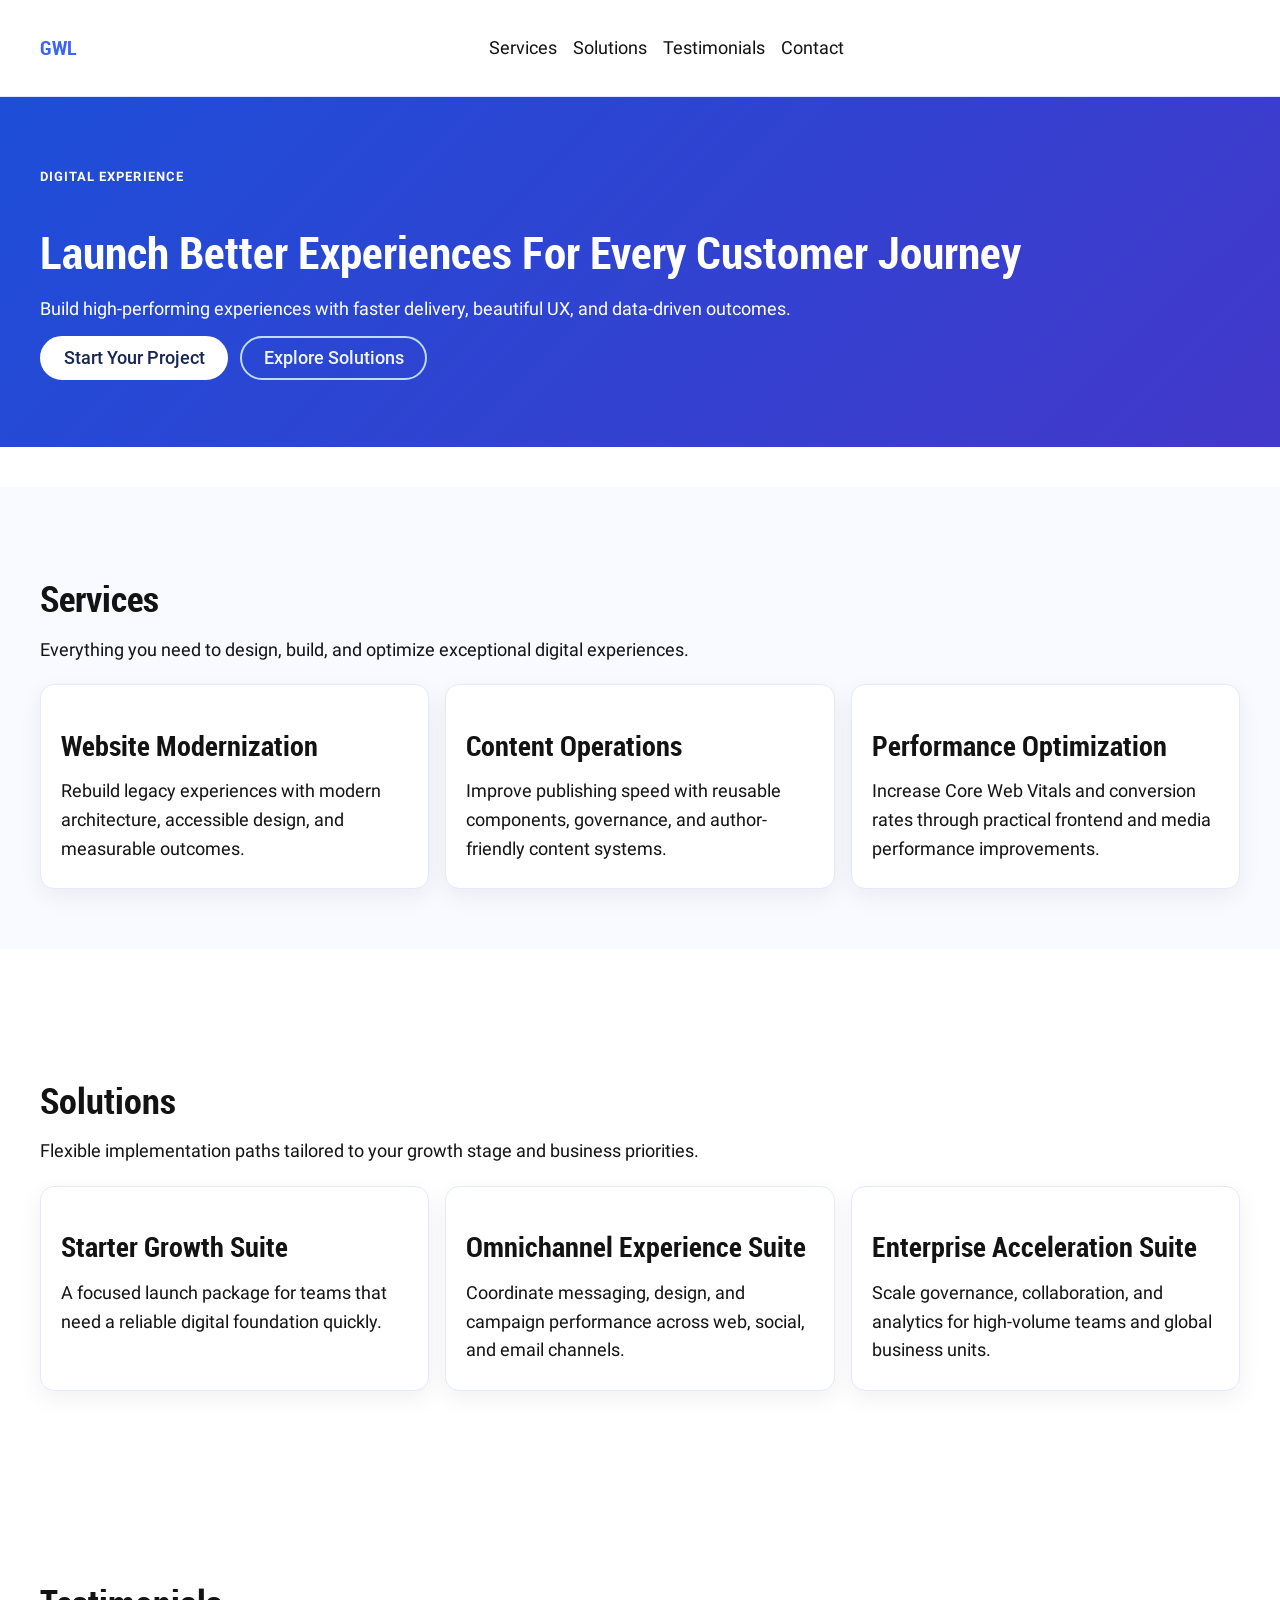
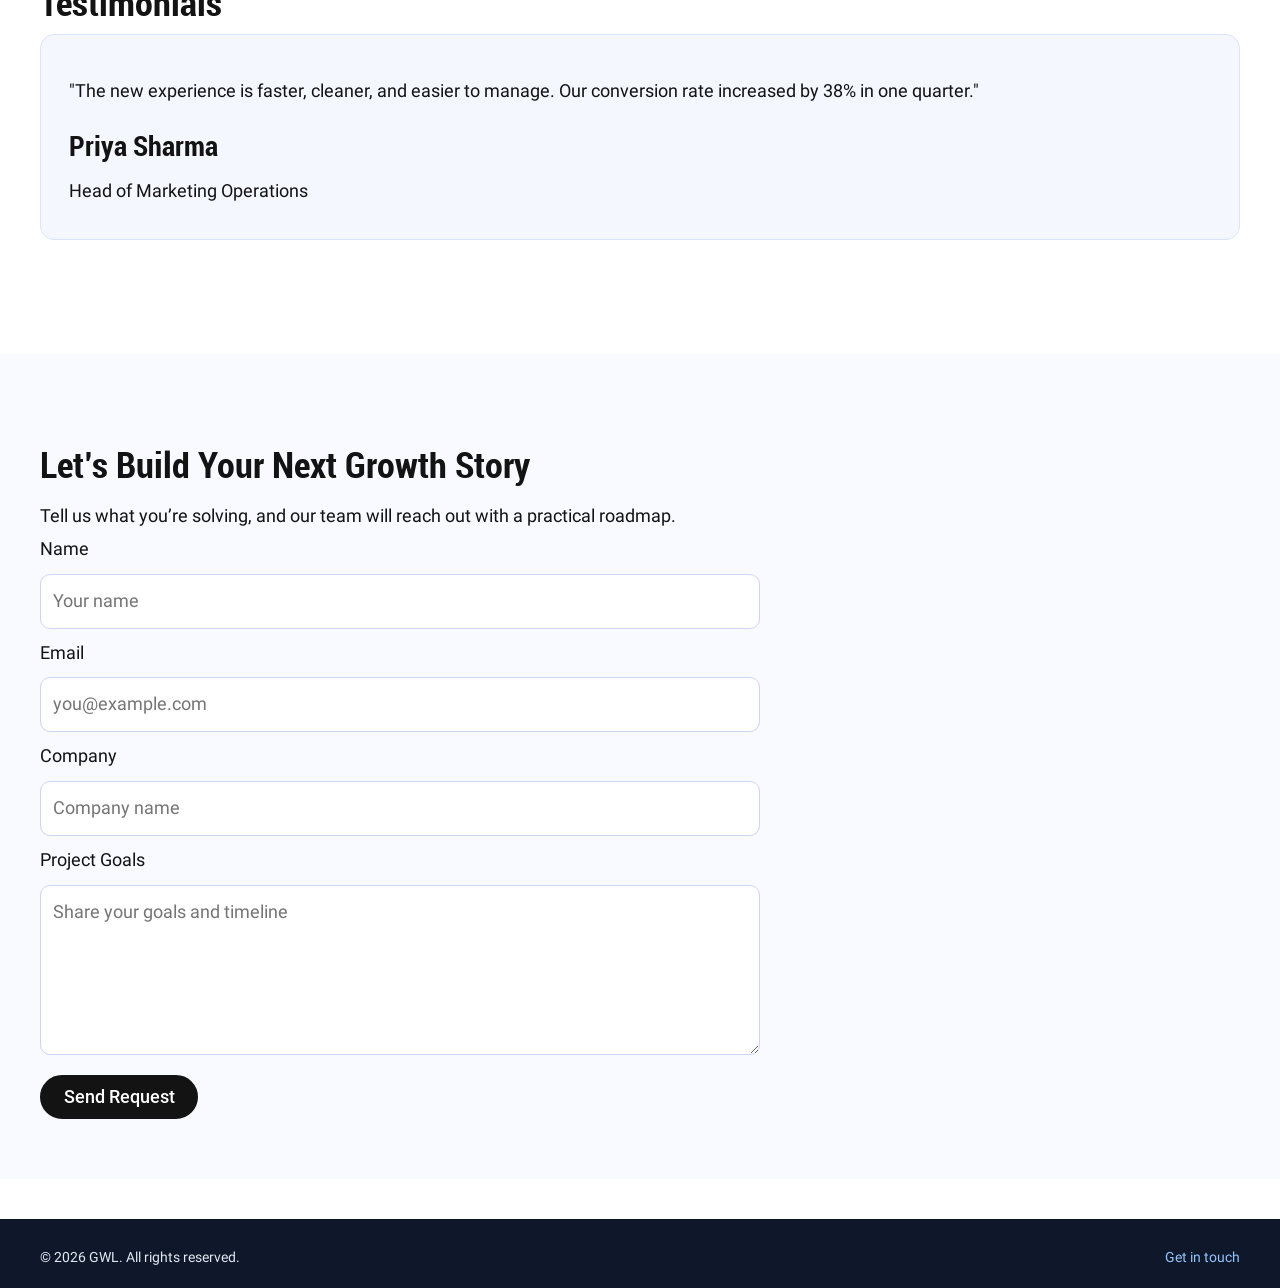
==== index.html @ 5528a897 "added new code" ====
<!DOCTYPE html>
<html>

<head>
  <meta
    http-equiv="Content-Security-Policy"
    content="script-src 'nonce-aem' 'strict-dynamic' 'unsafe-inline' http: https:; base-uri 'self'; object-src 'none';"
    move-to-http-header="true"
  >
  <title>GWL AEM DEMO</title>
  <meta name="viewport" content="width=device-width, initial-scale=1">
  <meta property="og:title" content="Grow with Lighthouse Landing Page">
  <meta name="description" content="A modern digital growth platform to launch smarter campaigns, streamline services, and improve customer satisfaction.">
  <script nonce="aem" src="/scripts/scripts.js" type="module"></script>
  <link rel="stylesheet" href="/styles/styles.css">
  <link rel="stylesheet" href="/styles/lazy-styles.css">
</head>

<body>
  <header class="landing-header">
    <div class="landing-header-content">
      <a href="/" class="landing-brand">GWL</a>
      <nav aria-label="Main navigation">
        <ul class="landing-nav-list">
          <li><a href="#services">Services</a></li>
          <li><a href="#solutions">Solutions</a></li>
          <li><a href="#testimonials">Testimonials</a></li>
          <li><a href="#contact">Contact</a></li>
        </ul>
      </nav>
    </div>
  </header>
  <main class="landing-page">
    <div class="section landing-section hero-section">
      <div>
        <div class="landing-slider" data-slider>
          <article class="landing-slide active">
            <p class="landing-kicker">Digital Experience</p>
            <h1>Launch Better Experiences For Every Customer Journey</h1>
            <p>Build high-performing experiences with faster delivery, beautiful UX, and data-driven outcomes.</p>
            <p class="button-wrapper">
              <a href="#contact" class="button primary">Start Your Project</a>
              <a href="#solutions" class="button secondary">Explore Solutions</a>
            </p>
          </article>
          <article class="landing-slide">
            <p class="landing-kicker">Performance First</p>
            <h1>Scale Campaigns Without Slowing Your Team Down</h1>
            <p>Use reusable workflows and smart automation to speed up publishing while keeping quality high.</p>
            <p class="button-wrapper">
              <a href="#services" class="button primary">View Services</a>
              <a href="#contact" class="button secondary">Book A Demo</a>
            </p>
          </article>
          <article class="landing-slide">
            <p class="landing-kicker">Customer Trust</p>
            <h1>Create Consistent Experiences Across Every Touchpoint</h1>
            <p>Bring content, personalization, and optimization together in one practical growth engine.</p>
            <p class="button-wrapper">
              <a href="#testimonials" class="button primary">See Success Stories</a>
              <a href="#contact" class="button secondary">Talk To Us</a>
            </p>
          </article>
        </div>
      </div>
    </div>

    <div id="services" class="section landing-section services-section">
      <div>
        <h2>Services</h2>
        <p>Everything you need to design, build, and optimize exceptional digital experiences.</p>
        <div class="landing-grid">
          <article class="landing-card">
            <h3>Website Modernization</h3>
            <p>Rebuild legacy experiences with modern architecture, accessible design, and measurable outcomes.</p>
          </article>
          <article class="landing-card">
            <h3>Content Operations</h3>
            <p>Improve publishing speed with reusable components, governance, and author-friendly content systems.</p>
          </article>
          <article class="landing-card">
            <h3>Performance Optimization</h3>
            <p>Increase Core Web Vitals and conversion rates through practical frontend and media performance improvements.</p>
          </article>
        </div>
      </div>
    </div>

    <div id="solutions" class="section landing-section solutions-section">
      <div>
        <h2>Solutions</h2>
        <p>Flexible implementation paths tailored to your growth stage and business priorities.</p>
        <div class="landing-grid">
          <article class="landing-card">
            <h3>Starter Growth Suite</h3>
            <p>A focused launch package for teams that need a reliable digital foundation quickly.</p>
          </article>
          <article class="landing-card">
            <h3>Omnichannel Experience Suite</h3>
            <p>Coordinate messaging, design, and campaign performance across web, social, and email channels.</p>
          </article>
          <article class="landing-card">
            <h3>Enterprise Acceleration Suite</h3>
            <p>Scale governance, collaboration, and analytics for high-volume teams and global business units.</p>
          </article>
        </div>
      </div>
    </div>

    <div id="testimonials" class="section landing-section testimonials-section">
      <div>
        <h2>Testimonials</h2>
        <div class="landing-slider" data-slider>
          <article class="landing-slide active">
            <p>"The new experience is faster, cleaner, and easier to manage. Our conversion rate increased by 38% in one quarter."</p>
            <h3>Priya Sharma</h3>
            <p>Head of Marketing Operations</p>
          </article>
          <article class="landing-slide">
            <p>"Their team turned our fragmented content workflow into a repeatable system that our editors actually love."</p>
            <h3>Rohan Mehta</h3>
            <p>Digital Program Manager</p>
          </article>
          <article class="landing-slide">
            <p>"We finally have a platform that supports both speed and quality, without adding process overhead."</p>
            <h3>Neha Verma</h3>
            <p>Director of Customer Experience</p>
          </article>
        </div>
      </div>
    </div>

    <div id="contact" class="section landing-section form-section">
      <div>
        <h2>Let’s Build Your Next Growth Story</h2>
        <p>Tell us what you’re solving, and our team will reach out with a practical roadmap.</p>
        <form class="landing-form" action="#" method="post">
          <label for="name">Name</label>
          <input id="name" name="name" type="text" placeholder="Your name" required>
          <label for="email">Email</label>
          <input id="email" name="email" type="email" placeholder="you@example.com" required>
          <label for="company">Company</label>
          <input id="company" name="company" type="text" placeholder="Company name">
          <label for="message">Project Goals</label>
          <textarea id="message" name="message" rows="5" placeholder="Share your goals and timeline"></textarea>
          <button type="submit" class="button primary">Send Request</button>
        </form>
      </div>
    </div>
  </main>
  <footer class="landing-footer">
    <div class="landing-footer-content">
      <p>© 2026 GWL. All rights reserved.</p>
      <p><a href="#contact">Get in touch</a></p>
    </div>
  </footer>
</body>

</html>
---- styles/styles.css ----
/*
 * Copyright 2020 Adobe. All rights reserved.
 * This file is licensed to you under the Apache License, Version 2.0 (the "License");
 * you may not use this file except in compliance with the License. You may obtain a copy
 * of the License at http://www.apache.org/licenses/LICENSE-2.0
 *
 * Unless required by applicable law or agreed to in writing, software distributed under
 * the License is distributed on an "AS IS" BASIS, WITHOUT WARRANTIES OR REPRESENTATIONS
 * OF ANY KIND, either express or implied. See the License for the specific language
 * governing permissions and limitations under the License.
 */

:root {
  /* colors */
  --background-color: white;
  --light-color: #f8f8f8;
  --dark-color: #505050;
  --text-color: #131313;
  --link-color: #3b63fb;
  --link-hover-color: #1d3ecf;

  /* fonts */
  --body-font-family: roboto, roboto-fallback, sans-serif;
  --heading-font-family: roboto-condensed, roboto-condensed-fallback, sans-serif;

  /* body sizes */
  --body-font-size-m: 22px;
  --body-font-size-s: 19px;
  --body-font-size-xs: 17px;

  /* heading sizes */
  --heading-font-size-xxl: 55px;
  --heading-font-size-xl: 44px;
  --heading-font-size-l: 34px;
  --heading-font-size-m: 27px;
  --heading-font-size-s: 24px;
  --heading-font-size-xs: 22px;

  /* nav height */
  --nav-height: 64px;
}

/* fallback fonts */
@font-face {
  font-family: roboto-condensed-fallback;
  size-adjust: 88.82%;
  src: local('Arial');
}

@font-face {
  font-family: roboto-fallback;
  size-adjust: 99.529%;
  src: local('Arial');
}

@media (width >= 900px) {
  :root {
    /* body sizes */
    --body-font-size-m: 18px;
    --body-font-size-s: 16px;
    --body-font-size-xs: 14px;

    /* heading sizes */
    --heading-font-size-xxl: 45px;
    --heading-font-size-xl: 36px;
    --heading-font-size-l: 28px;
    --heading-font-size-m: 22px;
    --heading-font-size-s: 20px;
    --heading-font-size-xs: 18px;
  }
}

body {
  display: none;
  margin: 0;
  background-color: var(--background-color);
  color: var(--text-color);
  font-family: var(--body-font-family);
  font-size: var(--body-font-size-m);
  line-height: 1.6;
}

body.appear {
  display: block;
}

header {
  height: var(--nav-height);
}

header .header,
footer .footer {
  visibility: hidden;
}

header .header[data-block-status="loaded"],
footer .footer[data-block-status="loaded"] {
  visibility: visible;
}

h1,
h2,
h3,
h4,
h5,
h6 {
  margin-top: 0.8em;
  margin-bottom: 0.25em;
  font-family: var(--heading-font-family);
  font-weight: 600;
  line-height: 1.25;
  scroll-margin: 40px;
}

h1 { font-size: var(--heading-font-size-xxl); }
h2 { font-size: var(--heading-font-size-xl); }
h3 { font-size: var(--heading-font-size-l); }
h4 { font-size: var(--heading-font-size-m); }
h5 { font-size: var(--heading-font-size-s); }
h6 { font-size: var(--heading-font-size-xs); }

p,
dl,
ol,
ul,
pre,
blockquote {
  margin-top: 0.8em;
  margin-bottom: 0.25em;
}

code,
pre {
  font-size: var(--body-font-size-s);
}

pre {
  padding: 16px;
  border-radius: 8px;
  background-color: var(--light-color);
  overflow-x: auto;
  white-space: pre;
}

main > div {
  margin: 40px 16px;
}

input,
textarea,
select,
button {
  font: inherit;
}

/* links */
a:any-link {
  color: var(--link-color);
  text-decoration: none;
  overflow-wrap: break-word;
}

a:hover {
  color: var(--link-hover-color);
  text-decoration: underline;
}

/* buttons */
p.button-wrapper {
  margin: 12px 0;
}

a.button:any-link,
button.button {
  box-sizing: border-box;
  display: inline-flex;
  align-items: center;
  justify-content: center;
  max-width: 100%;
  margin: 0;
  border: 2px solid transparent;
  border-radius: 2.4em;
  padding: 0.5em 1.2em;
  font: inherit;
  font-weight: 500;
  line-height: 1.25;
  text-decoration: none;
  cursor: pointer;
  overflow: hidden;
  text-overflow: ellipsis;
  white-space: nowrap;
}

a.button[aria-disabled="true"],
button.button:disabled {
  cursor: not-allowed;
  pointer-events: none;
}

a.button.primary,
button.button.primary {
  border-color: var(--text-color);
  background-color: var(--text-color);
  color: var(--background-color);
}

a.button.primary:hover,
a.button.primary:focus-visible,
button.button.primary:hover,
button.button.primary:focus-visible {
  border-color: var(--dark-color);
  background-color: var(--dark-color);
  color: var(--light-color);
}

a.button.primary[aria-disabled="true"],
a.button.primary[aria-disabled="true"]:hover,
a.button.primary[aria-disabled="true"]:focus-visible,
button.button.primary:disabled,
button.button.primary:disabled:hover,
button.button.primary:disabled:focus-visible {
  background-color: var(--light-color);
  border-color: var(--light-color);
  color: var(--dark-color);
}

a.button.secondary,
button.button.secondary {
  border-color: var(--text-color);
  background-color: transparent;
  color: var(--text-color);
}

a.button.secondary:hover,
a.button.secondary:focus-visible,
button.button.secondary:hover,
button.button.secondary:focus-visible {
  border-color: var(--dark-color);
  background-color: var(--light-color);
  color: var(--dark-color);
}

a.button.secondary[aria-disabled="true"],
a.button.secondary[aria-disabled="true"]:hover,
a.button.secondary[aria-disabled="true"]:focus-visible,
button.button.secondary:disabled,
button.button.secondary:disabled:hover,
button.button.secondary:disabled:focus-visible {
  background-color: var(--light-color);
  border-color: var(--light-color);
  color: var(--dark-color);
}

/* high-impact call-to-action */
a.button.accent,
button.button.accent {
  border-color: var(--link-color);
  background-color: var(--link-color);
  color: var(--background-color);
}

a.button.accent:hover,
a.button.accent:focus-visible,
button.button.accent:hover,
button.button.accent:focus-visible {
  border-color: var(--link-hover-color);
  background-color: var(--link-hover-color);
}

a.button.accent[aria-disabled="true"],
a.button.accent[aria-disabled="true"]:hover,
a.button.accent[aria-disabled="true"]:focus-visible,
button.button.accent:disabled,
button.button.accent:disabled:hover,
button.button.accent:disabled:focus-visible {
  background-color: var(--light-color);
  border-color: var(--light-color);
  color: var(--dark-color);
}

main img {
  max-width: 100%;
  width: auto;
  height: auto;
}

.icon {
  display: inline-block;
  height: 24px;
  width: 24px;
}

.icon img {
  height: 100%;
  width: 100%;
}

/* sections */
main > .section {
  margin: 40px 0;
}

main > .section > div {
  max-width: 1200px;
  margin: auto;
  padding: 0 24px;
}

main > .section:first-of-type {
  margin-top: 0;
}

@media (width >= 900px) {
  main > .section > div {
    padding: 0 32px;
  }
}

/* section metadata */
main .section.light,
main .section.highlight {
  background-color: var(--light-color);
  margin: 0;
  padding: 40px 0;
}

.landing-header {
  position: sticky;
  top: 0;
  z-index: 20;
  height: auto;
  background: rgb(255 255 255 / 92%);
  backdrop-filter: blur(8px);
  border-bottom: 1px solid #e3e8ff;
}

.landing-header-content,
.landing-footer-content {
  max-width: 1200px;
  margin: auto;
  padding: 14px 24px;
  display: flex;
  align-items: center;
  justify-content: space-between;
  gap: 16px;
}

.landing-brand {
  font-family: var(--heading-font-family);
  font-size: 20px;
  font-weight: 700;
  color: #172554;
}

.landing-nav-list {
  margin: 0;
  padding: 0;
  list-style: none;
  display: flex;
  gap: 16px;
}

.landing-page .landing-section {
  padding: 60px 0;
  opacity: 0;
  transform: translateY(28px);
  transition: opacity 0.6s ease, transform 0.6s ease;
}

.landing-page .landing-section.is-visible {
  opacity: 1;
  transform: translateY(0);
}

.hero-section {
  background: linear-gradient(135deg, #1d4ed8, #4338ca);
  color: #fff;
  margin-top: 0;
}

.landing-kicker {
  letter-spacing: 0.08em;
  text-transform: uppercase;
  font-size: 13px;
  font-weight: 700;
}

.landing-slider {
  position: relative;
  min-height: 220px;
}

.landing-slide {
  display: none;
}

.landing-slide.active {
  display: block;
  animation: landing-fade 0.6s ease;
}

@keyframes landing-fade {
  from {
    opacity: 0;
    transform: translateX(16px);
  }

  to {
    opacity: 1;
    transform: translateX(0);
  }
}

.hero-section .button-wrapper {
  display: flex;
  flex-wrap: wrap;
  gap: 12px;
}

.hero-section a.button.primary {
  background-color: #fff;
  border-color: #fff;
  color: #172554;
}

.hero-section a.button.secondary {
  border-color: #bfdbfe;
  color: #eff6ff;
}

.services-section,
.form-section {
  background: #f8faff;
}

.solutions-section,
.testimonials-section {
  background: #fff;
}

.landing-grid {
  margin-top: 20px;
  display: grid;
  gap: 16px;
}

.landing-card {
  border: 1px solid #e5e9fb;
  border-radius: 14px;
  padding: 20px;
  background: #fff;
  box-shadow: 0 8px 24px rgb(15 23 42 / 6%);
}

.testimonials-section .landing-slide {
  background: #f5f7ff;
  border: 1px solid #dbe4ff;
  border-radius: 14px;
  padding: 28px;
}

.landing-form {
  max-width: 720px;
  display: grid;
  gap: 10px;
}

.landing-form input,
.landing-form textarea {
  border: 1px solid #ccd4ef;
  border-radius: 10px;
  padding: 12px;
}

.landing-form button {
  width: fit-content;
  margin-top: 10px;
}

.landing-footer {
  background: #0f172a;
  color: #e2e8f0;
}

.landing-footer a:any-link {
  color: #93c5fd;
}

@media (width >= 600px) {
  .landing-grid {
    grid-template-columns: repeat(2, minmax(0, 1fr));
  }
}

@media (width >= 900px) {
  .landing-grid {
    grid-template-columns: repeat(3, minmax(0, 1fr));
  }

  .landing-header-content,
  .landing-footer-content {
    padding: 16px 32px;
  }
}
---- styles/lazy-styles.css ----
/* add global styles that can be loaded post LCP here */
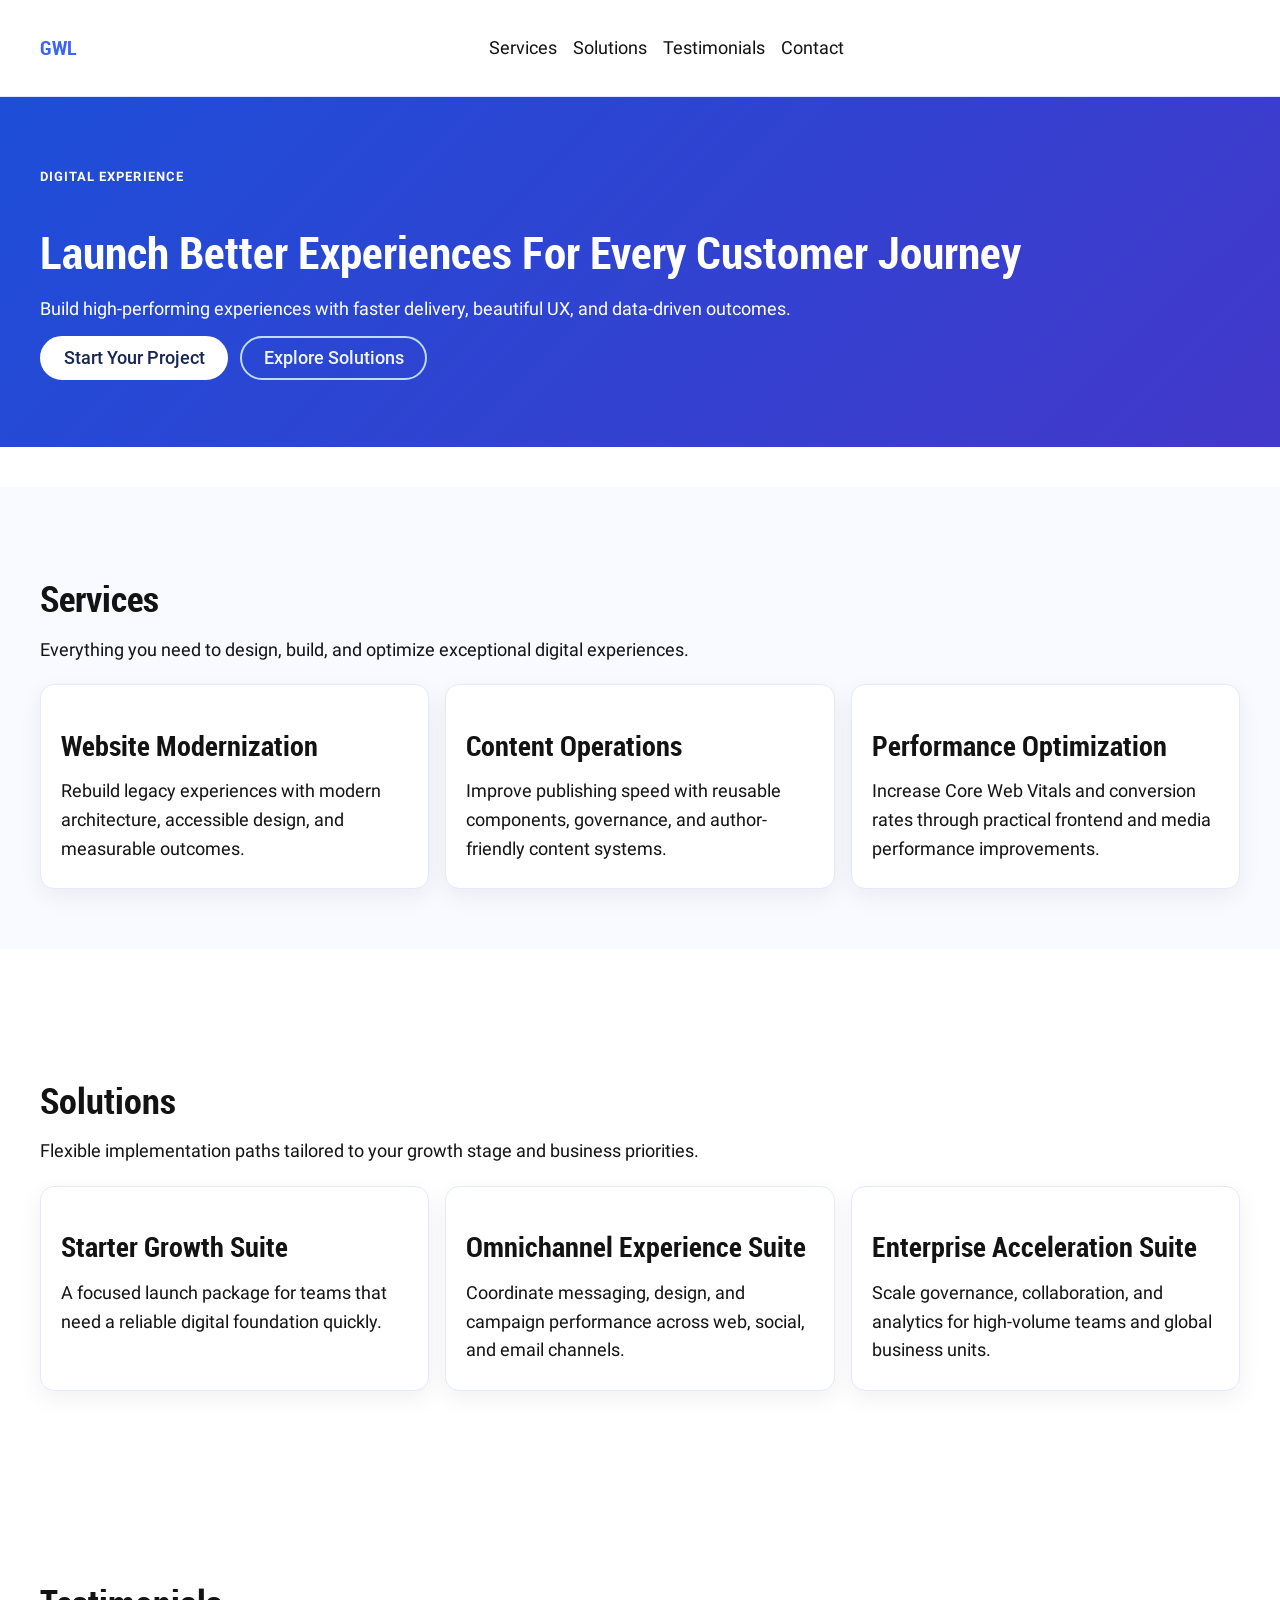
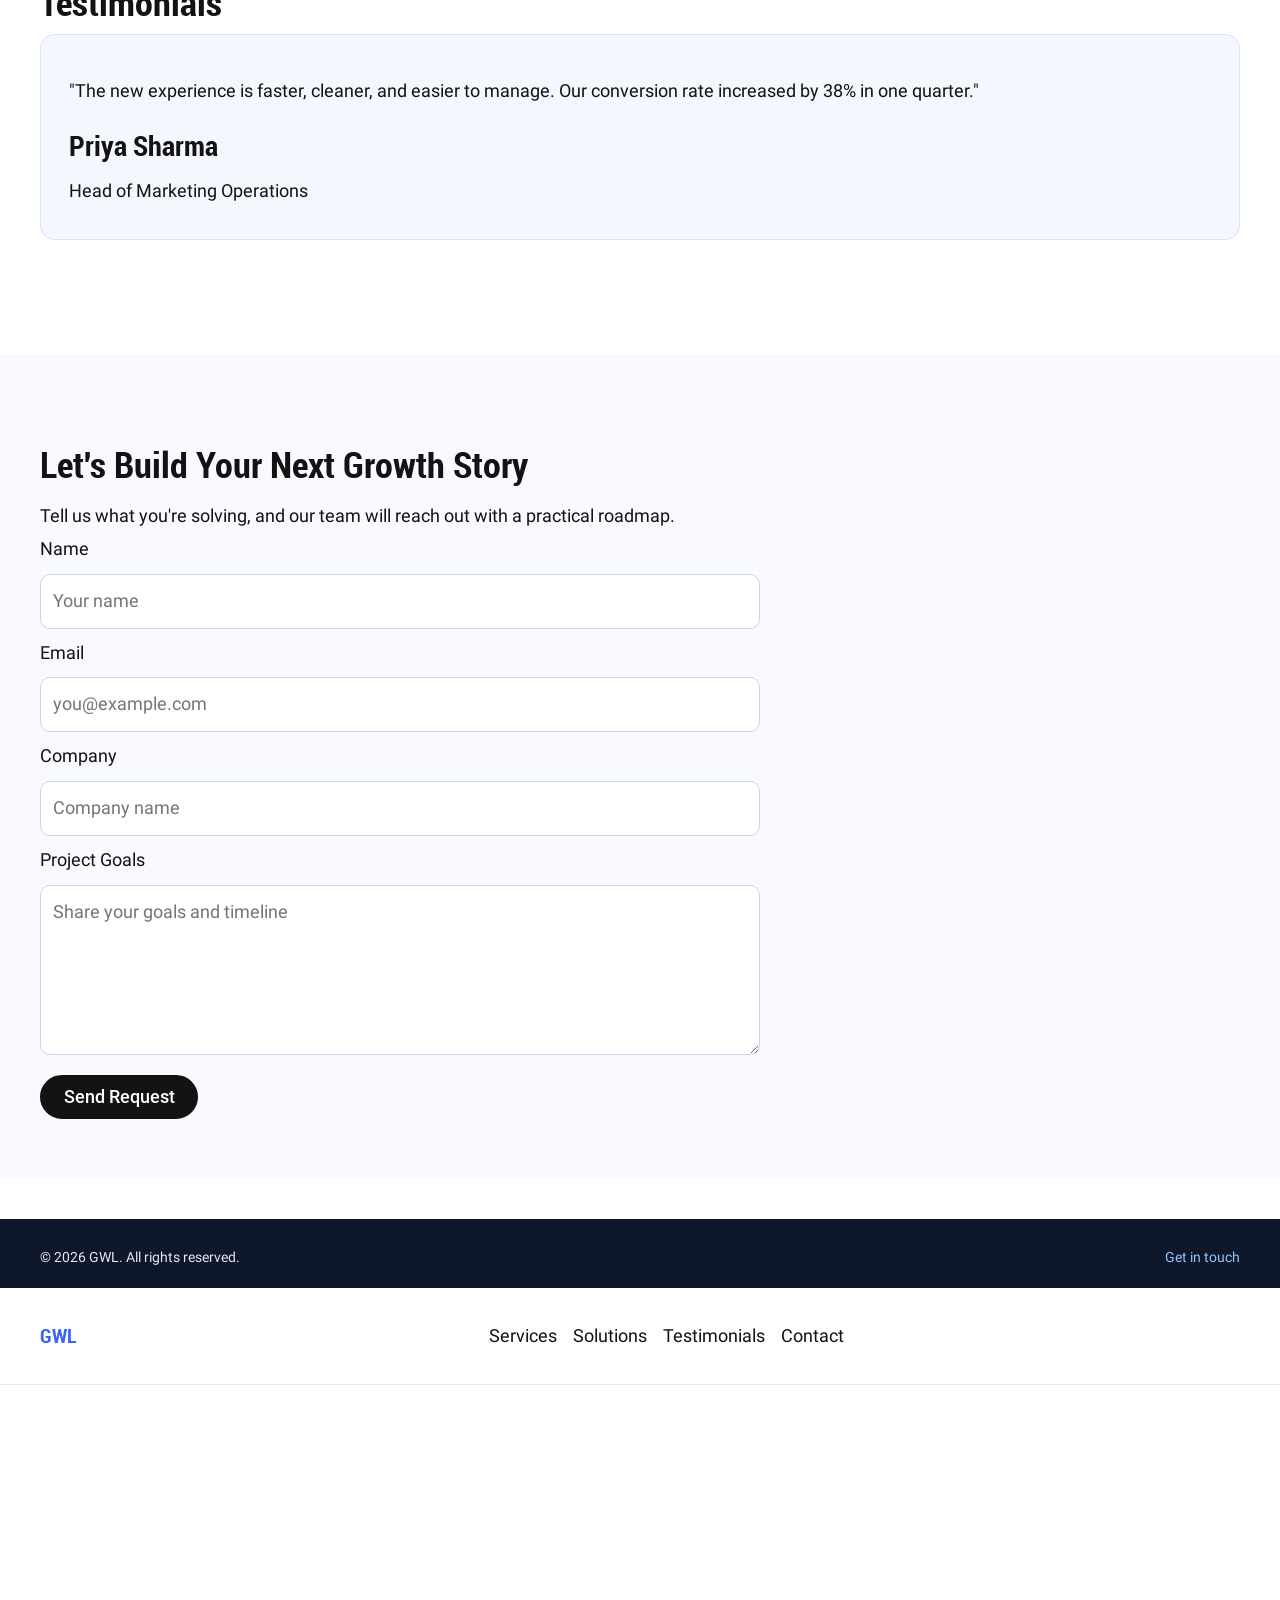
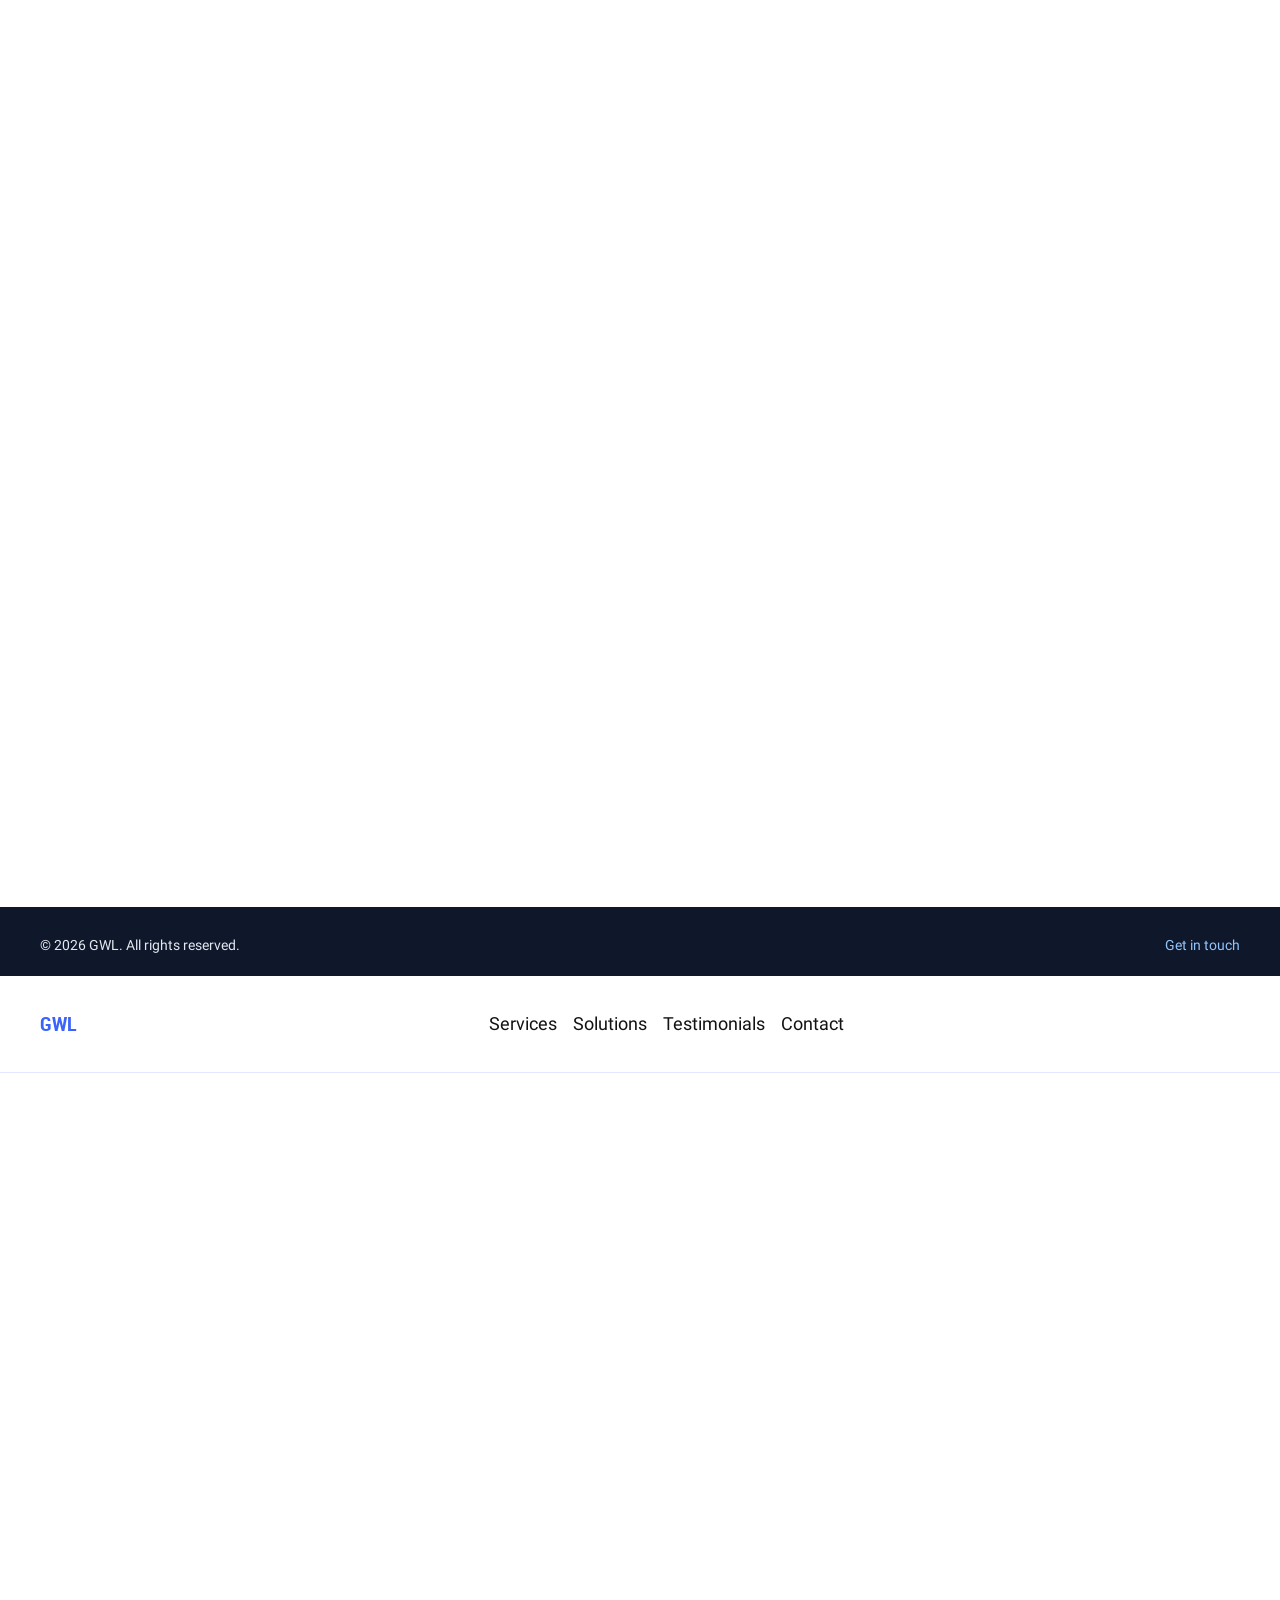
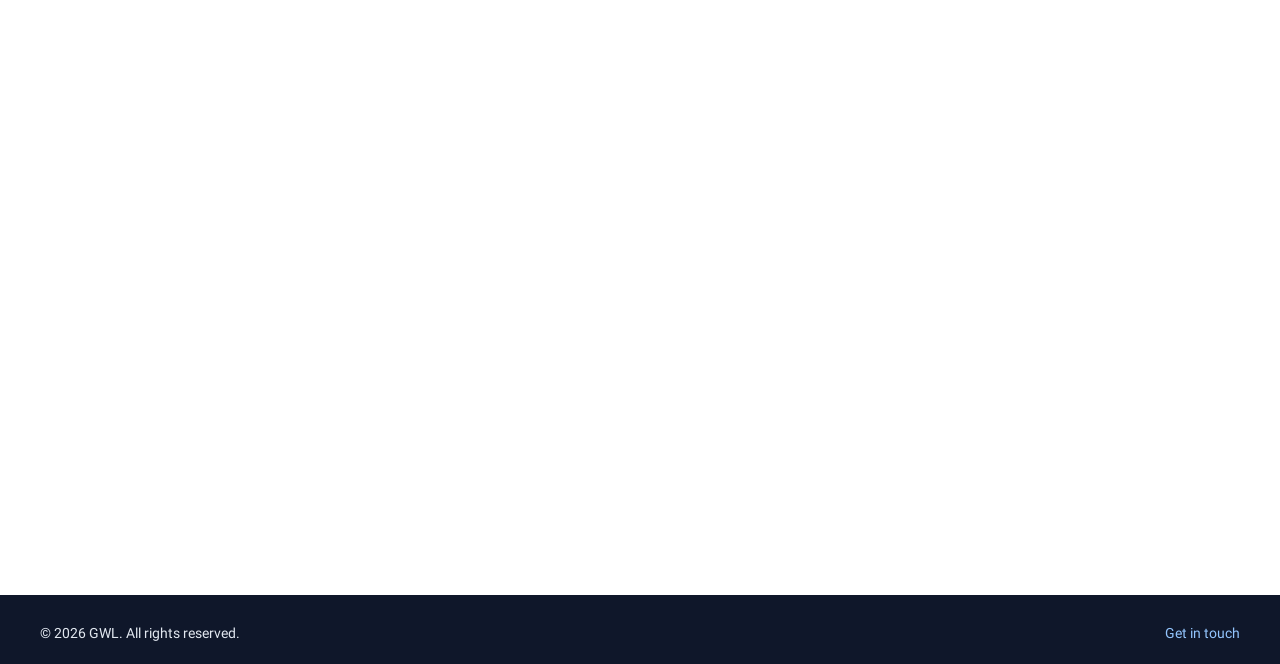
==== commit 125b8e1e: "added new code" ====
--- a/index.html
+++ b/index.html
@@ -132,6 +132,324 @@
 
     <div id="contact" class="section landing-section form-section">
       <div>
+        <h2>Let's Build Your Next Growth Story</h2>
+        <p>Tell us what you're solving, and our team will reach out with a practical roadmap.</p>
+        <form class="landing-form" action="#" method="post">
+          <label for="name">Name</label>
+          <input id="name" name="name" type="text" placeholder="Your name" required>
+          <label for="email">Email</label>
+          <input id="email" name="email" type="email" placeholder="you@example.com" required>
+          <label for="company">Company</label>
+          <input id="company" name="company" type="text" placeholder="Company name">
+          <label for="message">Project Goals</label>
+          <textarea id="message" name="message" rows="5" placeholder="Share your goals and timeline"></textarea>
+          <button type="submit" class="button primary">Send Request</button>
+        </form>
+      </div>
+    </div>
+  </main>
+  <footer class="landing-footer">
+    <div class="landing-footer-content">
+      <p>&copy; 2026 GWL. All rights reserved.</p>
+      <p><a href="#contact">Get in touch</a></p>
+    </div>
+  </footer>
+</body>
+
+</html>
+<!DOCTYPE html>
+<html>
+
+<head>
+  <meta
+    http-equiv="Content-Security-Policy"
+    content="script-src 'nonce-aem' 'strict-dynamic' 'unsafe-inline' http: https:; base-uri 'self'; object-src 'none';"
+    move-to-http-header="true"
+  >
+  <title>GWL AEM DEMO</title>
+  <meta name="viewport" content="width=device-width, initial-scale=1">
+  <meta property="og:title" content="Grow with Lighthouse Landing Page">
+  <meta name="description" content="A modern digital growth platform to launch smarter campaigns, streamline services, and improve customer satisfaction.">
+  <script nonce="aem" src="/scripts/scripts.js" type="module"></script>
+  <link rel="stylesheet" href="/styles/styles.css">
+  <link rel="stylesheet" href="/styles/lazy-styles.css">
+</head>
+
+<body>
+  <header class="landing-header">
+    <div class="landing-header-content">
+      <a href="/" class="landing-brand">GWL</a>
+      <nav aria-label="Main navigation">
+        <ul class="landing-nav-list">
+          <li><a href="#services">Services</a></li>
+          <li><a href="#solutions">Solutions</a></li>
+          <li><a href="#testimonials">Testimonials</a></li>
+          <li><a href="#contact">Contact</a></li>
+        </ul>
+      </nav>
+    </div>
+  </header>
+  <main class="landing-page">
+    <div class="section landing-section hero-section">
+      <div>
+        <div class="landing-slider" data-slider>
+          <article class="landing-slide active">
+            <p class="landing-kicker">Digital Experience</p>
+            <h1>Launch Better Experiences For Every Customer Journey</h1>
+            <p>Build high-performing experiences with faster delivery, beautiful UX, and data-driven outcomes.</p>
+            <p class="button-wrapper">
+              <a href="#contact" class="button primary">Start Your Project</a>
+              <a href="#solutions" class="button secondary">Explore Solutions</a>
+            </p>
+          </article>
+          <article class="landing-slide">
+            <p class="landing-kicker">Performance First</p>
+            <h1>Scale Campaigns Without Slowing Your Team Down</h1>
+            <p>Use reusable workflows and smart automation to speed up publishing while keeping quality high.</p>
+            <p class="button-wrapper">
+              <a href="#services" class="button primary">View Services</a>
+              <a href="#contact" class="button secondary">Book A Demo</a>
+            </p>
+          </article>
+          <article class="landing-slide">
+            <p class="landing-kicker">Customer Trust</p>
+            <h1>Create Consistent Experiences Across Every Touchpoint</h1>
+            <p>Bring content, personalization, and optimization together in one practical growth engine.</p>
+            <p class="button-wrapper">
+              <a href="#testimonials" class="button primary">See Success Stories</a>
+              <a href="#contact" class="button secondary">Talk To Us</a>
+            </p>
+          </article>
+        </div>
+      </div>
+    </div>
+
+    <div id="services" class="section landing-section services-section">
+      <div>
+        <h2>Services</h2>
+        <p>Everything you need to design, build, and optimize exceptional digital experiences.</p>
+        <div class="landing-grid">
+          <article class="landing-card">
+            <h3>Website Modernization</h3>
+            <p>Rebuild legacy experiences with modern architecture, accessible design, and measurable outcomes.</p>
+          </article>
+          <article class="landing-card">
+            <h3>Content Operations</h3>
+            <p>Improve publishing speed with reusable components, governance, and author-friendly content systems.</p>
+          </article>
+          <article class="landing-card">
+            <h3>Performance Optimization</h3>
+            <p>Increase Core Web Vitals and conversion rates through practical frontend and media performance improvements.</p>
+          </article>
+        </div>
+      </div>
+    </div>
+
+    <div id="solutions" class="section landing-section solutions-section">
+      <div>
+        <h2>Solutions</h2>
+        <p>Flexible implementation paths tailored to your growth stage and business priorities.</p>
+        <div class="landing-grid">
+          <article class="landing-card">
+            <h3>Starter Growth Suite</h3>
+            <p>A focused launch package for teams that need a reliable digital foundation quickly.</p>
+          </article>
+          <article class="landing-card">
+            <h3>Omnichannel Experience Suite</h3>
+            <p>Coordinate messaging, design, and campaign performance across web, social, and email channels.</p>
+          </article>
+          <article class="landing-card">
+            <h3>Enterprise Acceleration Suite</h3>
+            <p>Scale governance, collaboration, and analytics for high-volume teams and global business units.</p>
+          </article>
+        </div>
+      </div>
+    </div>
+
+    <div id="testimonials" class="section landing-section testimonials-section">
+      <div>
+        <h2>Testimonials</h2>
+        <div class="landing-slider" data-slider>
+          <article class="landing-slide active">
+            <p>"The new experience is faster, cleaner, and easier to manage. Our conversion rate increased by 38% in one quarter."</p>
+            <h3>Priya Sharma</h3>
+            <p>Head of Marketing Operations</p>
+          </article>
+          <article class="landing-slide">
+            <p>"Their team turned our fragmented content workflow into a repeatable system that our editors actually love."</p>
+            <h3>Rohan Mehta</h3>
+            <p>Digital Program Manager</p>
+          </article>
+          <article class="landing-slide">
+            <p>"We finally have a platform that supports both speed and quality, without adding process overhead."</p>
+            <h3>Neha Verma</h3>
+            <p>Director of Customer Experience</p>
+          </article>
+        </div>
+      </div>
+    </div>
+
+    <div id="contact" class="section landing-section form-section">
+      <div>
+        <h2>Let's Build Your Next Growth Story</h2>
+        <p>Tell us what you're solving, and our team will reach out with a practical roadmap.</p>
+        <form class="landing-form" action="#" method="post">
+          <label for="name">Name</label>
+          <input id="name" name="name" type="text" placeholder="Your name" required>
+          <label for="email">Email</label>
+          <input id="email" name="email" type="email" placeholder="you@example.com" required>
+          <label for="company">Company</label>
+          <input id="company" name="company" type="text" placeholder="Company name">
+          <label for="message">Project Goals</label>
+          <textarea id="message" name="message" rows="5" placeholder="Share your goals and timeline"></textarea>
+          <button type="submit" class="button primary">Send Request</button>
+        </form>
+      </div>
+    </div>
+  </main>
+  <footer class="landing-footer">
+    <div class="landing-footer-content">
+      <p>&copy; 2026 GWL. All rights reserved.</p>
+      <p><a href="#contact">Get in touch</a></p>
+    </div>
+  </footer>
+</body>
+
+</html>
+<!DOCTYPE html>
+<html>
+
+<head>
+  <meta
+    http-equiv="Content-Security-Policy"
+    content="script-src 'nonce-aem' 'strict-dynamic' 'unsafe-inline' http: https:; base-uri 'self'; object-src 'none';"
+    move-to-http-header="true"
+  >
+  <title>GWL AEM DEMO</title>
+  <meta name="viewport" content="width=device-width, initial-scale=1">
+  <meta property="og:title" content="Grow with Lighthouse Landing Page">
+  <meta name="description" content="A modern digital growth platform to launch smarter campaigns, streamline services, and improve customer satisfaction.">
+  <script nonce="aem" src="/scripts/scripts.js" type="module"></script>
+  <link rel="stylesheet" href="/styles/styles.css">
+  <link rel="stylesheet" href="/styles/lazy-styles.css">
+</head>
+
+<body>
+  <header class="landing-header">
+    <div class="landing-header-content">
+      <a href="/" class="landing-brand">GWL</a>
+      <nav aria-label="Main navigation">
+        <ul class="landing-nav-list">
+          <li><a href="#services">Services</a></li>
+          <li><a href="#solutions">Solutions</a></li>
+          <li><a href="#testimonials">Testimonials</a></li>
+          <li><a href="#contact">Contact</a></li>
+        </ul>
+      </nav>
+    </div>
+  </header>
+  <main class="landing-page">
+    <div class="section landing-section hero-section">
+      <div>
+        <div class="landing-slider" data-slider>
+          <article class="landing-slide active">
+            <p class="landing-kicker">Digital Experience</p>
+            <h1>Launch Better Experiences For Every Customer Journey</h1>
+            <p>Build high-performing experiences with faster delivery, beautiful UX, and data-driven outcomes.</p>
+            <p class="button-wrapper">
+              <a href="#contact" class="button primary">Start Your Project</a>
+              <a href="#solutions" class="button secondary">Explore Solutions</a>
+            </p>
+          </article>
+          <article class="landing-slide">
+            <p class="landing-kicker">Performance First</p>
+            <h1>Scale Campaigns Without Slowing Your Team Down</h1>
+            <p>Use reusable workflows and smart automation to speed up publishing while keeping quality high.</p>
+            <p class="button-wrapper">
+              <a href="#services" class="button primary">View Services</a>
+              <a href="#contact" class="button secondary">Book A Demo</a>
+            </p>
+          </article>
+          <article class="landing-slide">
+            <p class="landing-kicker">Customer Trust</p>
+            <h1>Create Consistent Experiences Across Every Touchpoint</h1>
+            <p>Bring content, personalization, and optimization together in one practical growth engine.</p>
+            <p class="button-wrapper">
+              <a href="#testimonials" class="button primary">See Success Stories</a>
+              <a href="#contact" class="button secondary">Talk To Us</a>
+            </p>
+          </article>
+        </div>
+      </div>
+    </div>
+
+    <div id="services" class="section landing-section services-section">
+      <div>
+        <h2>Services</h2>
+        <p>Everything you need to design, build, and optimize exceptional digital experiences.</p>
+        <div class="landing-grid">
+          <article class="landing-card">
+            <h3>Website Modernization</h3>
+            <p>Rebuild legacy experiences with modern architecture, accessible design, and measurable outcomes.</p>
+          </article>
+          <article class="landing-card">
+            <h3>Content Operations</h3>
+            <p>Improve publishing speed with reusable components, governance, and author-friendly content systems.</p>
+          </article>
+          <article class="landing-card">
+            <h3>Performance Optimization</h3>
+            <p>Increase Core Web Vitals and conversion rates through practical frontend and media performance improvements.</p>
+          </article>
+        </div>
+      </div>
+    </div>
+
+    <div id="solutions" class="section landing-section solutions-section">
+      <div>
+        <h2>Solutions</h2>
+        <p>Flexible implementation paths tailored to your growth stage and business priorities.</p>
+        <div class="landing-grid">
+          <article class="landing-card">
+            <h3>Starter Growth Suite</h3>
+            <p>A focused launch package for teams that need a reliable digital foundation quickly.</p>
+          </article>
+          <article class="landing-card">
+            <h3>Omnichannel Experience Suite</h3>
+            <p>Coordinate messaging, design, and campaign performance across web, social, and email channels.</p>
+          </article>
+          <article class="landing-card">
+            <h3>Enterprise Acceleration Suite</h3>
+            <p>Scale governance, collaboration, and analytics for high-volume teams and global business units.</p>
+          </article>
+        </div>
+      </div>
+    </div>
+
+    <div id="testimonials" class="section landing-section testimonials-section">
+      <div>
+        <h2>Testimonials</h2>
+        <div class="landing-slider" data-slider>
+          <article class="landing-slide active">
+            <p>"The new experience is faster, cleaner, and easier to manage. Our conversion rate increased by 38% in one quarter."</p>
+            <h3>Priya Sharma</h3>
+            <p>Head of Marketing Operations</p>
+          </article>
+          <article class="landing-slide">
+            <p>"Their team turned our fragmented content workflow into a repeatable system that our editors actually love."</p>
+            <h3>Rohan Mehta</h3>
+            <p>Digital Program Manager</p>
+          </article>
+          <article class="landing-slide">
+            <p>"We finally have a platform that supports both speed and quality, without adding process overhead."</p>
+            <h3>Neha Verma</h3>
+            <p>Director of Customer Experience</p>
+          </article>
+        </div>
+      </div>
+    </div>
+
+    <div id="contact" class="section landing-section form-section">
+      <div>
         <h2>Let’s Build Your Next Growth Story</h2>
         <p>Tell us what you’re solving, and our team will reach out with a practical roadmap.</p>
         <form class="landing-form" action="#" method="post">
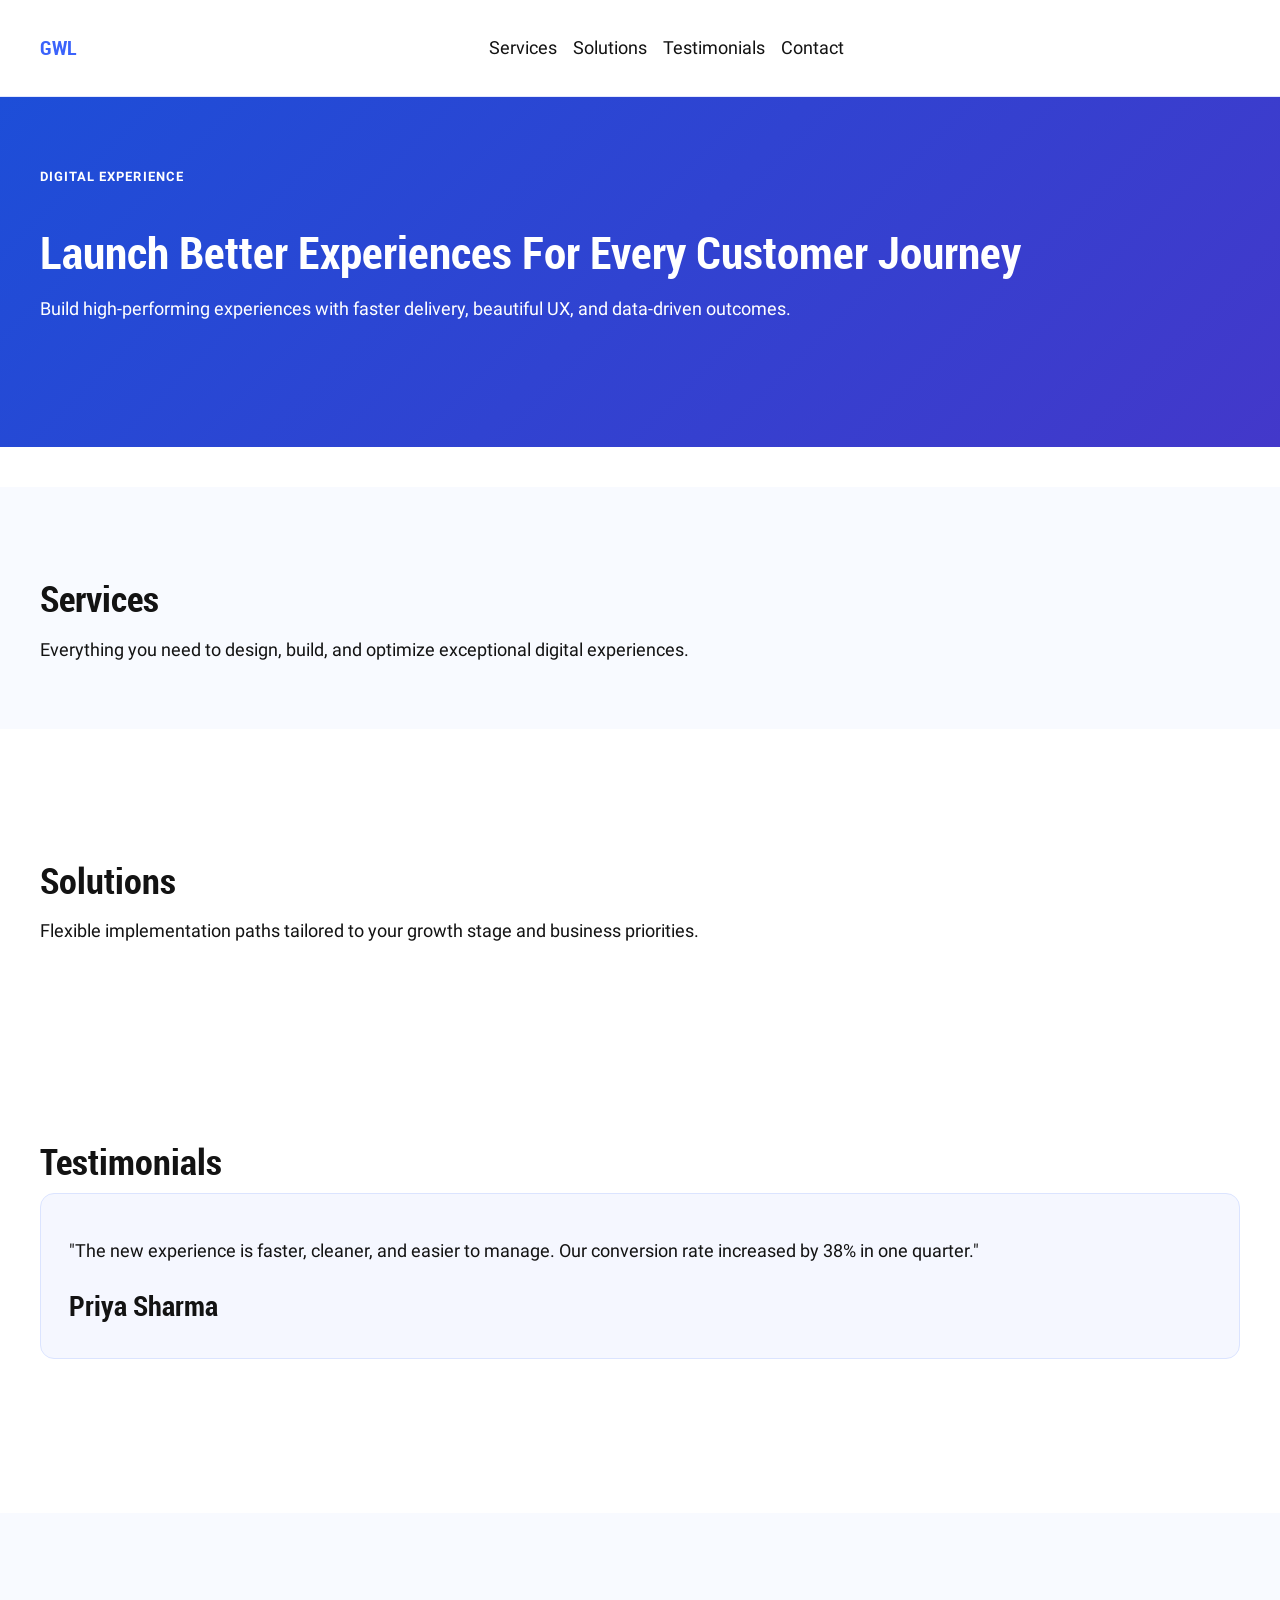
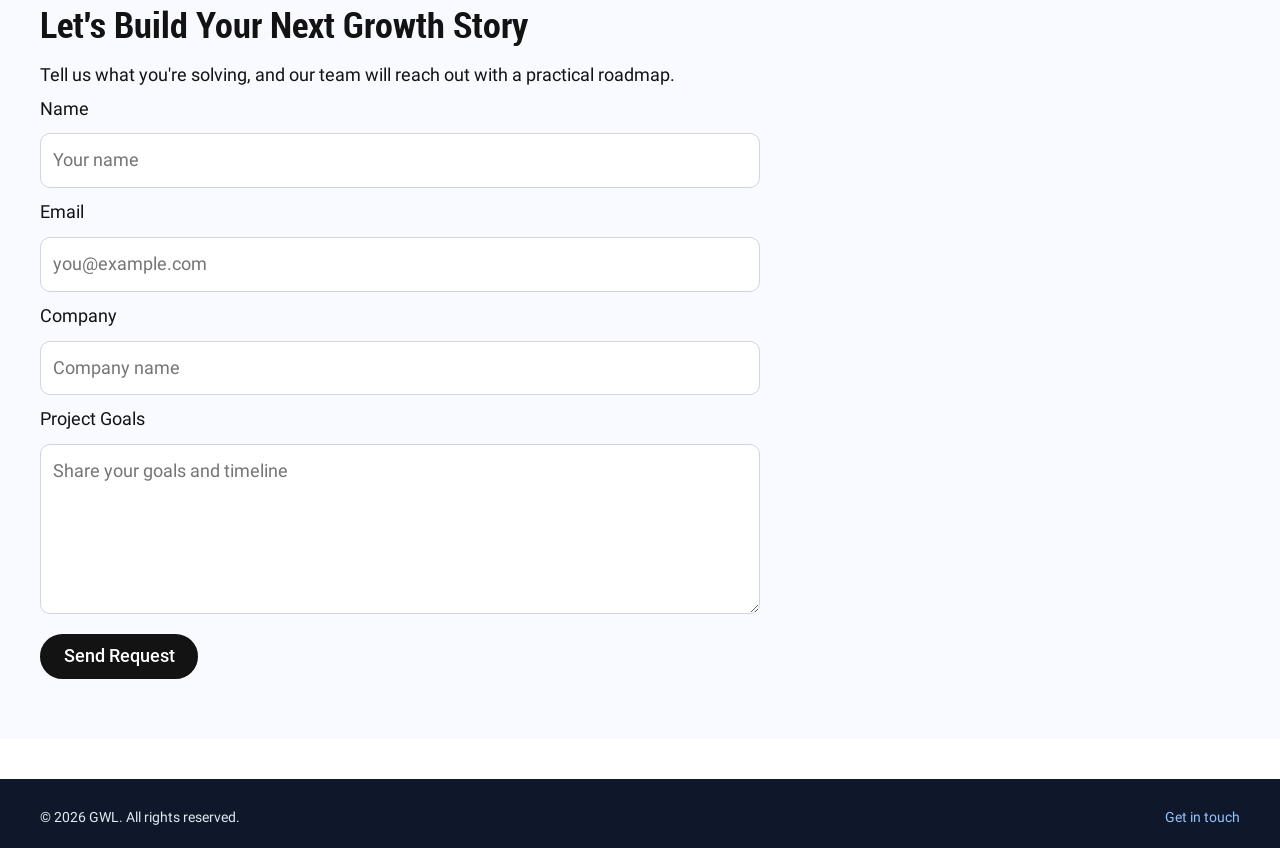
==== commit 3bbadbb1: "Refine root landing page markup for AEM frontend rendering. Co-authored-by: Cursor <cursoragent@curs" ====
--- a/index.html
+++ b/index.html
@@ -1,12 +1,7 @@
 <!DOCTYPE html>
 <html>
-
 <head>
-  <meta
-    http-equiv="Content-Security-Policy"
-    content="script-src 'nonce-aem' 'strict-dynamic' 'unsafe-inline' http: https:; base-uri 'self'; object-src 'none';"
-    move-to-http-header="true"
-  >
+  <meta http-equiv="Content-Security-Policy" content="script-src 'nonce-aem' 'strict-dynamic' 'unsafe-inline' http: https:; base-uri 'self'; object-src 'none';" move-to-http-header="true">
   <title>GWL AEM DEMO</title>
   <meta name="viewport" content="width=device-width, initial-scale=1">
   <meta property="og:title" content="Grow with Lighthouse Landing Page">
@@ -15,7 +10,6 @@
   <link rel="stylesheet" href="/styles/styles.css">
   <link rel="stylesheet" href="/styles/lazy-styles.css">
 </head>
-
 <body>
   <header class="landing-header">
     <div class="landing-header-content">
@@ -31,447 +25,28 @@
     </div>
   </header>
   <main class="landing-page">
-    <div class="section landing-section hero-section">
-      <div>
-        <div class="landing-slider" data-slider>
-          <article class="landing-slide active">
-            <p class="landing-kicker">Digital Experience</p>
-            <h1>Launch Better Experiences For Every Customer Journey</h1>
-            <p>Build high-performing experiences with faster delivery, beautiful UX, and data-driven outcomes.</p>
-            <p class="button-wrapper">
-              <a href="#contact" class="button primary">Start Your Project</a>
-              <a href="#solutions" class="button secondary">Explore Solutions</a>
-            </p>
-          </article>
-          <article class="landing-slide">
-            <p class="landing-kicker">Performance First</p>
-            <h1>Scale Campaigns Without Slowing Your Team Down</h1>
-            <p>Use reusable workflows and smart automation to speed up publishing while keeping quality high.</p>
-            <p class="button-wrapper">
-              <a href="#services" class="button primary">View Services</a>
-              <a href="#contact" class="button secondary">Book A Demo</a>
-            </p>
-          </article>
-          <article class="landing-slide">
-            <p class="landing-kicker">Customer Trust</p>
-            <h1>Create Consistent Experiences Across Every Touchpoint</h1>
-            <p>Bring content, personalization, and optimization together in one practical growth engine.</p>
-            <p class="button-wrapper">
-              <a href="#testimonials" class="button primary">See Success Stories</a>
-              <a href="#contact" class="button secondary">Talk To Us</a>
-            </p>
-          </article>
-        </div>
-      </div>
-    </div>
-
-    <div id="services" class="section landing-section services-section">
-      <div>
-        <h2>Services</h2>
-        <p>Everything you need to design, build, and optimize exceptional digital experiences.</p>
-        <div class="landing-grid">
-          <article class="landing-card">
-            <h3>Website Modernization</h3>
-            <p>Rebuild legacy experiences with modern architecture, accessible design, and measurable outcomes.</p>
-          </article>
-          <article class="landing-card">
-            <h3>Content Operations</h3>
-            <p>Improve publishing speed with reusable components, governance, and author-friendly content systems.</p>
-          </article>
-          <article class="landing-card">
-            <h3>Performance Optimization</h3>
-            <p>Increase Core Web Vitals and conversion rates through practical frontend and media performance improvements.</p>
-          </article>
-        </div>
-      </div>
-    </div>
-
-    <div id="solutions" class="section landing-section solutions-section">
-      <div>
-        <h2>Solutions</h2>
-        <p>Flexible implementation paths tailored to your growth stage and business priorities.</p>
-        <div class="landing-grid">
-          <article class="landing-card">
-            <h3>Starter Growth Suite</h3>
-            <p>A focused launch package for teams that need a reliable digital foundation quickly.</p>
-          </article>
-          <article class="landing-card">
-            <h3>Omnichannel Experience Suite</h3>
-            <p>Coordinate messaging, design, and campaign performance across web, social, and email channels.</p>
-          </article>
-          <article class="landing-card">
-            <h3>Enterprise Acceleration Suite</h3>
-            <p>Scale governance, collaboration, and analytics for high-volume teams and global business units.</p>
-          </article>
-        </div>
-      </div>
-    </div>
-
-    <div id="testimonials" class="section landing-section testimonials-section">
-      <div>
-        <h2>Testimonials</h2>
-        <div class="landing-slider" data-slider>
-          <article class="landing-slide active">
-            <p>"The new experience is faster, cleaner, and easier to manage. Our conversion rate increased by 38% in one quarter."</p>
-            <h3>Priya Sharma</h3>
-            <p>Head of Marketing Operations</p>
-          </article>
-          <article class="landing-slide">
-            <p>"Their team turned our fragmented content workflow into a repeatable system that our editors actually love."</p>
-            <h3>Rohan Mehta</h3>
-            <p>Digital Program Manager</p>
-          </article>
-          <article class="landing-slide">
-            <p>"We finally have a platform that supports both speed and quality, without adding process overhead."</p>
-            <h3>Neha Verma</h3>
-            <p>Director of Customer Experience</p>
-          </article>
-        </div>
-      </div>
-    </div>
-
-    <div id="contact" class="section landing-section form-section">
-      <div>
-        <h2>Let's Build Your Next Growth Story</h2>
-        <p>Tell us what you're solving, and our team will reach out with a practical roadmap.</p>
-        <form class="landing-form" action="#" method="post">
-          <label for="name">Name</label>
-          <input id="name" name="name" type="text" placeholder="Your name" required>
-          <label for="email">Email</label>
-          <input id="email" name="email" type="email" placeholder="you@example.com" required>
-          <label for="company">Company</label>
-          <input id="company" name="company" type="text" placeholder="Company name">
-          <label for="message">Project Goals</label>
-          <textarea id="message" name="message" rows="5" placeholder="Share your goals and timeline"></textarea>
-          <button type="submit" class="button primary">Send Request</button>
-        </form>
-      </div>
-    </div>
+    <div class="section landing-section hero-section"><div><div class="landing-slider" data-slider>
+      <article class="landing-slide active"><p class="landing-kicker">Digital Experience</p><h1>Launch Better Experiences For Every Customer Journey</h1><p>Build high-performing experiences with faster delivery, beautiful UX, and data-driven outcomes.</p></article>
+      <article class="landing-slide"><p class="landing-kicker">Performance First</p><h1>Scale Campaigns Without Slowing Your Team Down</h1><p>Use reusable workflows and smart automation to speed up publishing while keeping quality high.</p></article>
+      <article class="landing-slide"><p class="landing-kicker">Customer Trust</p><h1>Create Consistent Experiences Across Every Touchpoint</h1><p>Bring content, personalization, and optimization together in one practical growth engine.</p></article>
+    </div></div></div>
+    <div id="services" class="section landing-section services-section"><div><h2>Services</h2><p>Everything you need to design, build, and optimize exceptional digital experiences.</p></div></div>
+    <div id="solutions" class="section landing-section solutions-section"><div><h2>Solutions</h2><p>Flexible implementation paths tailored to your growth stage and business priorities.</p></div></div>
+    <div id="testimonials" class="section landing-section testimonials-section"><div><h2>Testimonials</h2><div class="landing-slider" data-slider>
+      <article class="landing-slide active"><p>"The new experience is faster, cleaner, and easier to manage. Our conversion rate increased by 38% in one quarter."</p><h3>Priya Sharma</h3></article>
+      <article class="landing-slide"><p>"Their team turned our fragmented content workflow into a repeatable system that our editors actually love."</p><h3>Rohan Mehta</h3></article>
+      <article class="landing-slide"><p>"We finally have a platform that supports both speed and quality, without adding process overhead."</p><h3>Neha Verma</h3></article>
+    </div></div></div>
+    <div id="contact" class="section landing-section form-section"><div><h2>Let's Build Your Next Growth Story</h2><p>Tell us what you're solving, and our team will reach out with a practical roadmap.</p>
+      <form class="landing-form" action="#" method="post">
+        <label for="name">Name</label><input id="name" name="name" type="text" placeholder="Your name" required>
+        <label for="email">Email</label><input id="email" name="email" type="email" placeholder="you@example.com" required>
+        <label for="company">Company</label><input id="company" name="company" type="text" placeholder="Company name">
+        <label for="message">Project Goals</label><textarea id="message" name="message" rows="5" placeholder="Share your goals and timeline"></textarea>
+        <button type="submit" class="button primary">Send Request</button>
+      </form>
+    </div></div>
   </main>
-  <footer class="landing-footer">
-    <div class="landing-footer-content">
-      <p>&copy; 2026 GWL. All rights reserved.</p>
-      <p><a href="#contact">Get in touch</a></p>
-    </div>
-  </footer>
+  <footer class="landing-footer"><div class="landing-footer-content"><p>&copy; 2026 GWL. All rights reserved.</p><p><a href="#contact">Get in touch</a></p></div></footer>
 </body>
-
-</html>
-<!DOCTYPE html>
-<html>
-
-<head>
-  <meta
-    http-equiv="Content-Security-Policy"
-    content="script-src 'nonce-aem' 'strict-dynamic' 'unsafe-inline' http: https:; base-uri 'self'; object-src 'none';"
-    move-to-http-header="true"
-  >
-  <title>GWL AEM DEMO</title>
-  <meta name="viewport" content="width=device-width, initial-scale=1">
-  <meta property="og:title" content="Grow with Lighthouse Landing Page">
-  <meta name="description" content="A modern digital growth platform to launch smarter campaigns, streamline services, and improve customer satisfaction.">
-  <script nonce="aem" src="/scripts/scripts.js" type="module"></script>
-  <link rel="stylesheet" href="/styles/styles.css">
-  <link rel="stylesheet" href="/styles/lazy-styles.css">
-</head>
-
-<body>
-  <header class="landing-header">
-    <div class="landing-header-content">
-      <a href="/" class="landing-brand">GWL</a>
-      <nav aria-label="Main navigation">
-        <ul class="landing-nav-list">
-          <li><a href="#services">Services</a></li>
-          <li><a href="#solutions">Solutions</a></li>
-          <li><a href="#testimonials">Testimonials</a></li>
-          <li><a href="#contact">Contact</a></li>
-        </ul>
-      </nav>
-    </div>
-  </header>
-  <main class="landing-page">
-    <div class="section landing-section hero-section">
-      <div>
-        <div class="landing-slider" data-slider>
-          <article class="landing-slide active">
-            <p class="landing-kicker">Digital Experience</p>
-            <h1>Launch Better Experiences For Every Customer Journey</h1>
-            <p>Build high-performing experiences with faster delivery, beautiful UX, and data-driven outcomes.</p>
-            <p class="button-wrapper">
-              <a href="#contact" class="button primary">Start Your Project</a>
-              <a href="#solutions" class="button secondary">Explore Solutions</a>
-            </p>
-          </article>
-          <article class="landing-slide">
-            <p class="landing-kicker">Performance First</p>
-            <h1>Scale Campaigns Without Slowing Your Team Down</h1>
-            <p>Use reusable workflows and smart automation to speed up publishing while keeping quality high.</p>
-            <p class="button-wrapper">
-              <a href="#services" class="button primary">View Services</a>
-              <a href="#contact" class="button secondary">Book A Demo</a>
-            </p>
-          </article>
-          <article class="landing-slide">
-            <p class="landing-kicker">Customer Trust</p>
-            <h1>Create Consistent Experiences Across Every Touchpoint</h1>
-            <p>Bring content, personalization, and optimization together in one practical growth engine.</p>
-            <p class="button-wrapper">
-              <a href="#testimonials" class="button primary">See Success Stories</a>
-              <a href="#contact" class="button secondary">Talk To Us</a>
-            </p>
-          </article>
-        </div>
-      </div>
-    </div>
-
-    <div id="services" class="section landing-section services-section">
-      <div>
-        <h2>Services</h2>
-        <p>Everything you need to design, build, and optimize exceptional digital experiences.</p>
-        <div class="landing-grid">
-          <article class="landing-card">
-            <h3>Website Modernization</h3>
-            <p>Rebuild legacy experiences with modern architecture, accessible design, and measurable outcomes.</p>
-          </article>
-          <article class="landing-card">
-            <h3>Content Operations</h3>
-            <p>Improve publishing speed with reusable components, governance, and author-friendly content systems.</p>
-          </article>
-          <article class="landing-card">
-            <h3>Performance Optimization</h3>
-            <p>Increase Core Web Vitals and conversion rates through practical frontend and media performance improvements.</p>
-          </article>
-        </div>
-      </div>
-    </div>
-
-    <div id="solutions" class="section landing-section solutions-section">
-      <div>
-        <h2>Solutions</h2>
-        <p>Flexible implementation paths tailored to your growth stage and business priorities.</p>
-        <div class="landing-grid">
-          <article class="landing-card">
-            <h3>Starter Growth Suite</h3>
-            <p>A focused launch package for teams that need a reliable digital foundation quickly.</p>
-          </article>
-          <article class="landing-card">
-            <h3>Omnichannel Experience Suite</h3>
-            <p>Coordinate messaging, design, and campaign performance across web, social, and email channels.</p>
-          </article>
-          <article class="landing-card">
-            <h3>Enterprise Acceleration Suite</h3>
-            <p>Scale governance, collaboration, and analytics for high-volume teams and global business units.</p>
-          </article>
-        </div>
-      </div>
-    </div>
-
-    <div id="testimonials" class="section landing-section testimonials-section">
-      <div>
-        <h2>Testimonials</h2>
-        <div class="landing-slider" data-slider>
-          <article class="landing-slide active">
-            <p>"The new experience is faster, cleaner, and easier to manage. Our conversion rate increased by 38% in one quarter."</p>
-            <h3>Priya Sharma</h3>
-            <p>Head of Marketing Operations</p>
-          </article>
-          <article class="landing-slide">
-            <p>"Their team turned our fragmented content workflow into a repeatable system that our editors actually love."</p>
-            <h3>Rohan Mehta</h3>
-            <p>Digital Program Manager</p>
-          </article>
-          <article class="landing-slide">
-            <p>"We finally have a platform that supports both speed and quality, without adding process overhead."</p>
-            <h3>Neha Verma</h3>
-            <p>Director of Customer Experience</p>
-          </article>
-        </div>
-      </div>
-    </div>
-
-    <div id="contact" class="section landing-section form-section">
-      <div>
-        <h2>Let's Build Your Next Growth Story</h2>
-        <p>Tell us what you're solving, and our team will reach out with a practical roadmap.</p>
-        <form class="landing-form" action="#" method="post">
-          <label for="name">Name</label>
-          <input id="name" name="name" type="text" placeholder="Your name" required>
-          <label for="email">Email</label>
-          <input id="email" name="email" type="email" placeholder="you@example.com" required>
-          <label for="company">Company</label>
-          <input id="company" name="company" type="text" placeholder="Company name">
-          <label for="message">Project Goals</label>
-          <textarea id="message" name="message" rows="5" placeholder="Share your goals and timeline"></textarea>
-          <button type="submit" class="button primary">Send Request</button>
-        </form>
-      </div>
-    </div>
-  </main>
-  <footer class="landing-footer">
-    <div class="landing-footer-content">
-      <p>&copy; 2026 GWL. All rights reserved.</p>
-      <p><a href="#contact">Get in touch</a></p>
-    </div>
-  </footer>
-</body>
-
-</html>
-<!DOCTYPE html>
-<html>
-
-<head>
-  <meta
-    http-equiv="Content-Security-Policy"
-    content="script-src 'nonce-aem' 'strict-dynamic' 'unsafe-inline' http: https:; base-uri 'self'; object-src 'none';"
-    move-to-http-header="true"
-  >
-  <title>GWL AEM DEMO</title>
-  <meta name="viewport" content="width=device-width, initial-scale=1">
-  <meta property="og:title" content="Grow with Lighthouse Landing Page">
-  <meta name="description" content="A modern digital growth platform to launch smarter campaigns, streamline services, and improve customer satisfaction.">
-  <script nonce="aem" src="/scripts/scripts.js" type="module"></script>
-  <link rel="stylesheet" href="/styles/styles.css">
-  <link rel="stylesheet" href="/styles/lazy-styles.css">
-</head>
-
-<body>
-  <header class="landing-header">
-    <div class="landing-header-content">
-      <a href="/" class="landing-brand">GWL</a>
-      <nav aria-label="Main navigation">
-        <ul class="landing-nav-list">
-          <li><a href="#services">Services</a></li>
-          <li><a href="#solutions">Solutions</a></li>
-          <li><a href="#testimonials">Testimonials</a></li>
-          <li><a href="#contact">Contact</a></li>
-        </ul>
-      </nav>
-    </div>
-  </header>
-  <main class="landing-page">
-    <div class="section landing-section hero-section">
-      <div>
-        <div class="landing-slider" data-slider>
-          <article class="landing-slide active">
-            <p class="landing-kicker">Digital Experience</p>
-            <h1>Launch Better Experiences For Every Customer Journey</h1>
-            <p>Build high-performing experiences with faster delivery, beautiful UX, and data-driven outcomes.</p>
-            <p class="button-wrapper">
-              <a href="#contact" class="button primary">Start Your Project</a>
-              <a href="#solutions" class="button secondary">Explore Solutions</a>
-            </p>
-          </article>
-          <article class="landing-slide">
-            <p class="landing-kicker">Performance First</p>
-            <h1>Scale Campaigns Without Slowing Your Team Down</h1>
-            <p>Use reusable workflows and smart automation to speed up publishing while keeping quality high.</p>
-            <p class="button-wrapper">
-              <a href="#services" class="button primary">View Services</a>
-              <a href="#contact" class="button secondary">Book A Demo</a>
-            </p>
-          </article>
-          <article class="landing-slide">
-            <p class="landing-kicker">Customer Trust</p>
-            <h1>Create Consistent Experiences Across Every Touchpoint</h1>
-            <p>Bring content, personalization, and optimization together in one practical growth engine.</p>
-            <p class="button-wrapper">
-              <a href="#testimonials" class="button primary">See Success Stories</a>
-              <a href="#contact" class="button secondary">Talk To Us</a>
-            </p>
-          </article>
-        </div>
-      </div>
-    </div>
-
-    <div id="services" class="section landing-section services-section">
-      <div>
-        <h2>Services</h2>
-        <p>Everything you need to design, build, and optimize exceptional digital experiences.</p>
-        <div class="landing-grid">
-          <article class="landing-card">
-            <h3>Website Modernization</h3>
-            <p>Rebuild legacy experiences with modern architecture, accessible design, and measurable outcomes.</p>
-          </article>
-          <article class="landing-card">
-            <h3>Content Operations</h3>
-            <p>Improve publishing speed with reusable components, governance, and author-friendly content systems.</p>
-          </article>
-          <article class="landing-card">
-            <h3>Performance Optimization</h3>
-            <p>Increase Core Web Vitals and conversion rates through practical frontend and media performance improvements.</p>
-          </article>
-        </div>
-      </div>
-    </div>
-
-    <div id="solutions" class="section landing-section solutions-section">
-      <div>
-        <h2>Solutions</h2>
-        <p>Flexible implementation paths tailored to your growth stage and business priorities.</p>
-        <div class="landing-grid">
-          <article class="landing-card">
-            <h3>Starter Growth Suite</h3>
-            <p>A focused launch package for teams that need a reliable digital foundation quickly.</p>
-          </article>
-          <article class="landing-card">
-            <h3>Omnichannel Experience Suite</h3>
-            <p>Coordinate messaging, design, and campaign performance across web, social, and email channels.</p>
-          </article>
-          <article class="landing-card">
-            <h3>Enterprise Acceleration Suite</h3>
-            <p>Scale governance, collaboration, and analytics for high-volume teams and global business units.</p>
-          </article>
-        </div>
-      </div>
-    </div>
-
-    <div id="testimonials" class="section landing-section testimonials-section">
-      <div>
-        <h2>Testimonials</h2>
-        <div class="landing-slider" data-slider>
-          <article class="landing-slide active">
-            <p>"The new experience is faster, cleaner, and easier to manage. Our conversion rate increased by 38% in one quarter."</p>
-            <h3>Priya Sharma</h3>
-            <p>Head of Marketing Operations</p>
-          </article>
-          <article class="landing-slide">
-            <p>"Their team turned our fragmented content workflow into a repeatable system that our editors actually love."</p>
-            <h3>Rohan Mehta</h3>
-            <p>Digital Program Manager</p>
-          </article>
-          <article class="landing-slide">
-            <p>"We finally have a platform that supports both speed and quality, without adding process overhead."</p>
-            <h3>Neha Verma</h3>
-            <p>Director of Customer Experience</p>
-          </article>
-        </div>
-      </div>
-    </div>
-
-    <div id="contact" class="section landing-section form-section">
-      <div>
-        <h2>Let’s Build Your Next Growth Story</h2>
-        <p>Tell us what you’re solving, and our team will reach out with a practical roadmap.</p>
-        <form class="landing-form" action="#" method="post">
-          <label for="name">Name</label>
-          <input id="name" name="name" type="text" placeholder="Your name" required>
-          <label for="email">Email</label>
-          <input id="email" name="email" type="email" placeholder="you@example.com" required>
-          <label for="company">Company</label>
-          <input id="company" name="company" type="text" placeholder="Company name">
-          <label for="message">Project Goals</label>
-          <textarea id="message" name="message" rows="5" placeholder="Share your goals and timeline"></textarea>
-          <button type="submit" class="button primary">Send Request</button>
-        </form>
-      </div>
-    </div>
-  </main>
-  <footer class="landing-footer">
-    <div class="landing-footer-content">
-      <p>© 2026 GWL. All rights reserved.</p>
-      <p><a href="#contact">Get in touch</a></p>
-    </div>
-  </footer>
-</body>
-
-</html>
+</html>
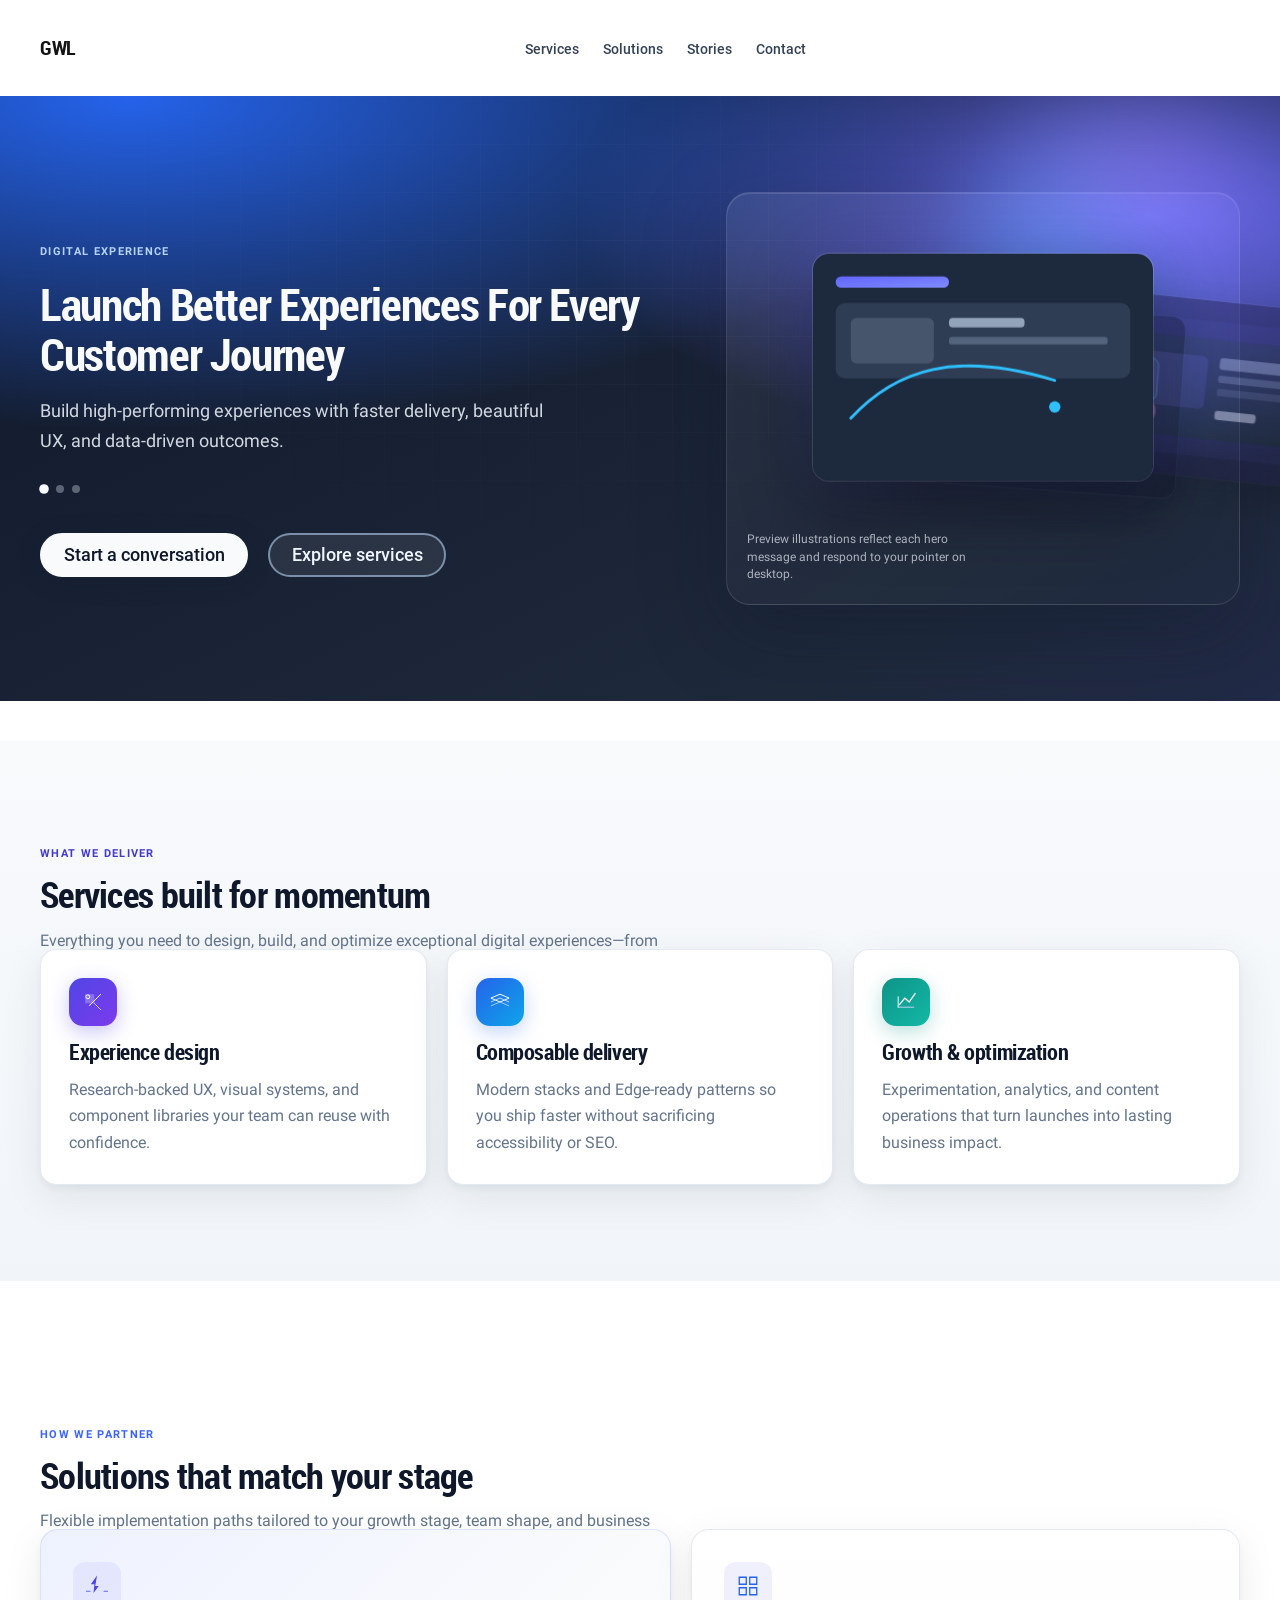
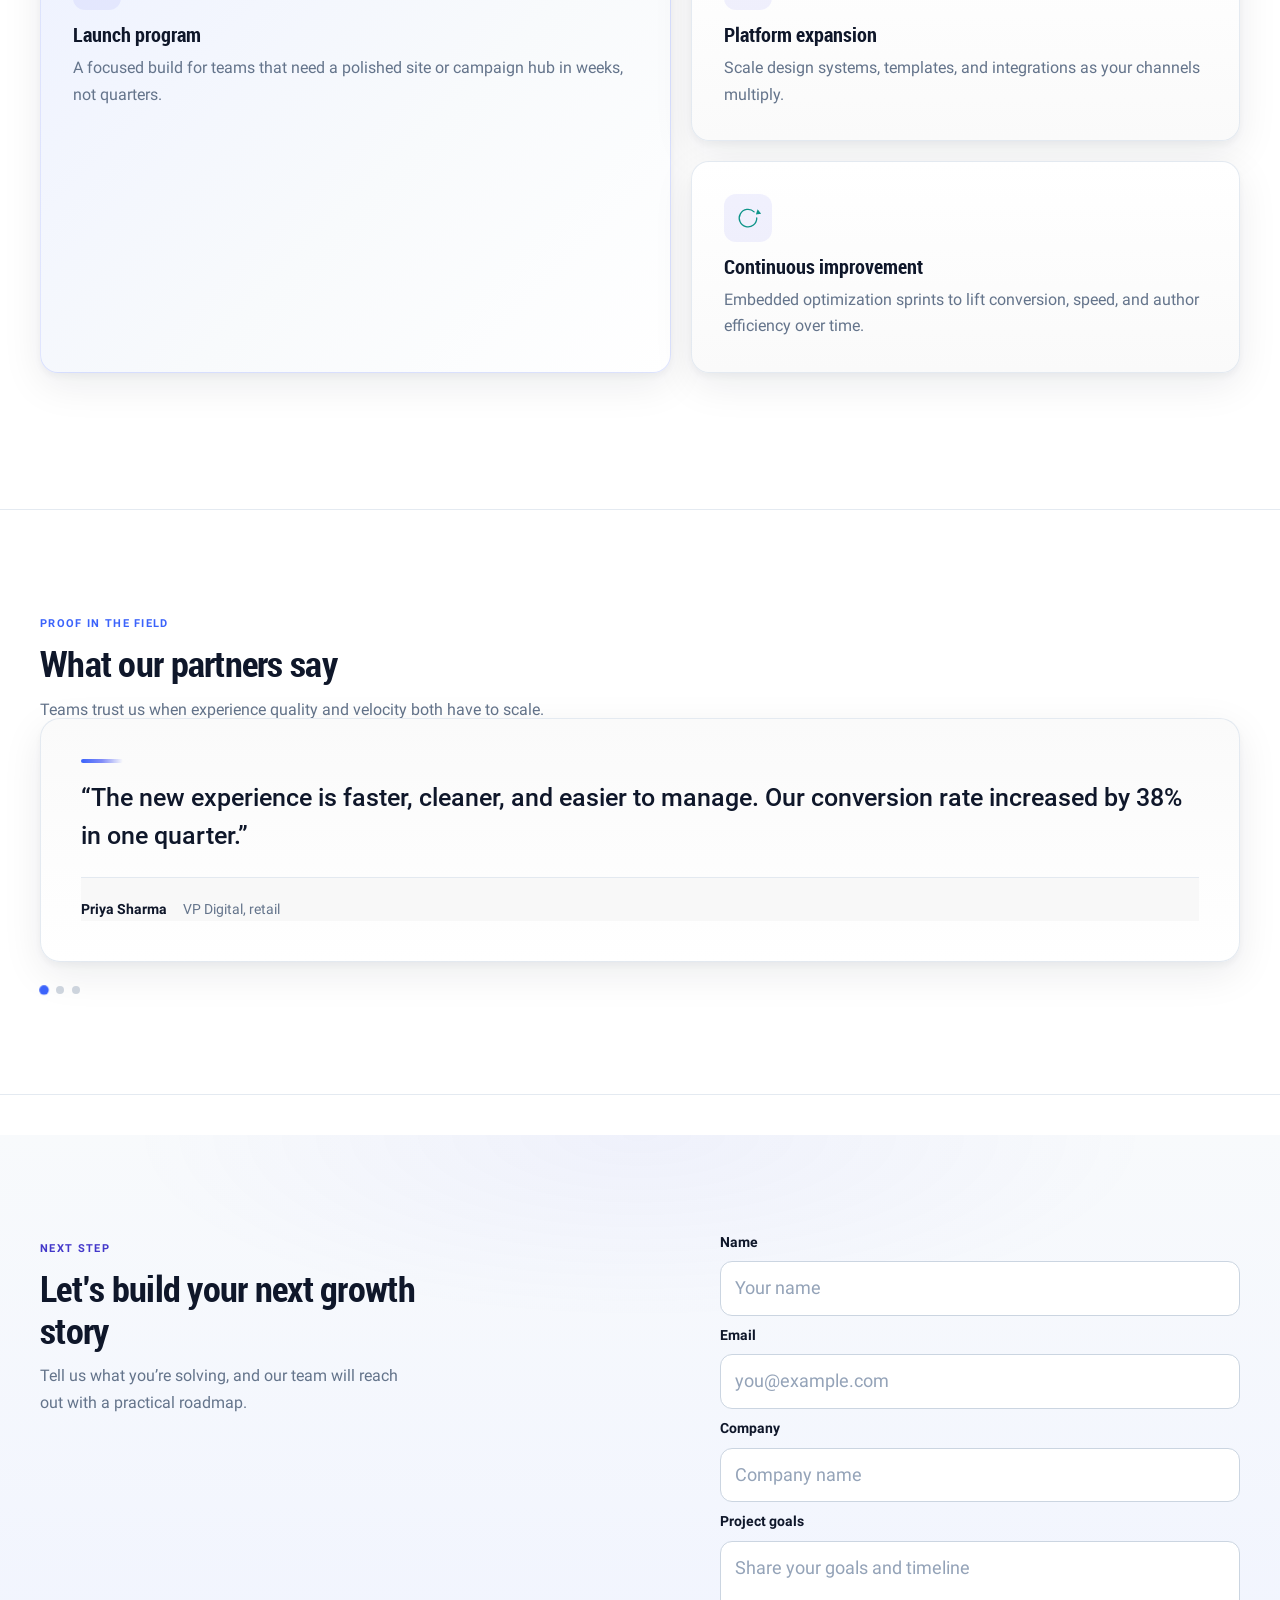
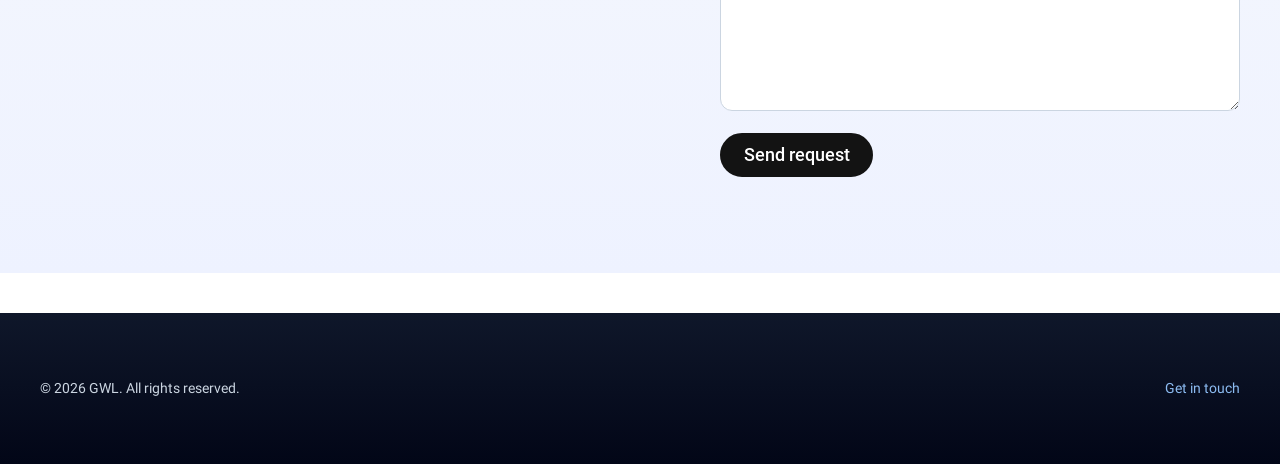
==== commit 25115cb6: "changed design" ====
--- a/index.html
+++ b/index.html
@@ -18,35 +18,164 @@
         <ul class="landing-nav-list">
           <li><a href="#services">Services</a></li>
           <li><a href="#solutions">Solutions</a></li>
-          <li><a href="#testimonials">Testimonials</a></li>
+          <li><a href="#testimonials">Stories</a></li>
           <li><a href="#contact">Contact</a></li>
         </ul>
       </nav>
     </div>
   </header>
   <main class="landing-page">
-    <div class="section landing-section hero-section"><div><div class="landing-slider" data-slider>
-      <article class="landing-slide active"><p class="landing-kicker">Digital Experience</p><h1>Launch Better Experiences For Every Customer Journey</h1><p>Build high-performing experiences with faster delivery, beautiful UX, and data-driven outcomes.</p></article>
-      <article class="landing-slide"><p class="landing-kicker">Performance First</p><h1>Scale Campaigns Without Slowing Your Team Down</h1><p>Use reusable workflows and smart automation to speed up publishing while keeping quality high.</p></article>
-      <article class="landing-slide"><p class="landing-kicker">Customer Trust</p><h1>Create Consistent Experiences Across Every Touchpoint</h1><p>Bring content, personalization, and optimization together in one practical growth engine.</p></article>
-    </div></div></div>
-    <div id="services" class="section landing-section services-section"><div><h2>Services</h2><p>Everything you need to design, build, and optimize exceptional digital experiences.</p></div></div>
-    <div id="solutions" class="section landing-section solutions-section"><div><h2>Solutions</h2><p>Flexible implementation paths tailored to your growth stage and business priorities.</p></div></div>
-    <div id="testimonials" class="section landing-section testimonials-section"><div><h2>Testimonials</h2><div class="landing-slider" data-slider>
-      <article class="landing-slide active"><p>"The new experience is faster, cleaner, and easier to manage. Our conversion rate increased by 38% in one quarter."</p><h3>Priya Sharma</h3></article>
-      <article class="landing-slide"><p>"Their team turned our fragmented content workflow into a repeatable system that our editors actually love."</p><h3>Rohan Mehta</h3></article>
-      <article class="landing-slide"><p>"We finally have a platform that supports both speed and quality, without adding process overhead."</p><h3>Neha Verma</h3></article>
-    </div></div></div>
-    <div id="contact" class="section landing-section form-section"><div><h2>Let's Build Your Next Growth Story</h2><p>Tell us what you're solving, and our team will reach out with a practical roadmap.</p>
-      <form class="landing-form" action="#" method="post">
-        <label for="name">Name</label><input id="name" name="name" type="text" placeholder="Your name" required>
-        <label for="email">Email</label><input id="email" name="email" type="email" placeholder="you@example.com" required>
-        <label for="company">Company</label><input id="company" name="company" type="text" placeholder="Company name">
-        <label for="message">Project Goals</label><textarea id="message" name="message" rows="5" placeholder="Share your goals and timeline"></textarea>
-        <button type="submit" class="button primary">Send Request</button>
-      </form>
-    </div></div>
+    <div class="section landing-section hero-section">
+      <div class="landing-section-inner landing-hero-layout">
+        <div class="landing-hero-copy">
+          <div id="landing-hero-slider" class="landing-slider landing-slider-hero" data-slider data-slider-sync-visual="#landing-hero-visual">
+            <article class="landing-slide active" data-slide-index="0">
+              <p class="landing-kicker">Digital experience</p>
+              <h1>Launch Better Experiences For Every Customer Journey</h1>
+              <p class="landing-lead">Build high-performing experiences with faster delivery, beautiful UX, and data-driven outcomes.</p>
+            </article>
+            <article class="landing-slide" data-slide-index="1">
+              <p class="landing-kicker">Performance first</p>
+              <h1>Scale Campaigns Without Slowing Your Team Down</h1>
+              <p class="landing-lead">Use reusable workflows and smart automation to speed up publishing while keeping quality high.</p>
+            </article>
+            <article class="landing-slide" data-slide-index="2">
+              <p class="landing-kicker">Customer trust</p>
+              <h1>Create Consistent Experiences Across Every Touchpoint</h1>
+              <p class="landing-lead">Bring content, personalization, and optimization together in one practical growth engine.</p>
+            </article>
+          </div>
+          <div class="landing-hero-cta button-wrapper-row">
+            <p><strong><a href="#contact">Start a conversation</a></strong></p>
+            <p><em><a href="#services">Explore services</a></em></p>
+          </div>
+        </div>
+        <div id="landing-hero-visual" class="landing-hero-visual" data-hero-tilt>
+          <div class="landing-hero-blob" aria-hidden="true"></div>
+          <div class="landing-hero-float-stack" aria-hidden="true">
+            <figure class="landing-hero-float is-active" data-slide-for="0">
+              <img src="/icons/hero-dash.svg" width="360" height="240" loading="eager" decoding="async" alt="">
+            </figure>
+            <figure class="landing-hero-float" data-slide-for="1">
+              <img src="/icons/hero-flow.svg" width="360" height="240" loading="eager" decoding="async" alt="">
+            </figure>
+            <figure class="landing-hero-float" data-slide-for="2">
+              <img src="/icons/hero-experience.svg" width="360" height="240" loading="eager" decoding="async" alt="">
+            </figure>
+          </div>
+          <p class="landing-hero-visual-caption">Preview illustrations reflect each hero message and respond to your pointer on desktop.</p>
+        </div>
+      </div>
+    </div>
+    <div id="services" class="section landing-section services-section">
+      <div class="landing-section-inner">
+        <header class="landing-section-head">
+          <p class="landing-kicker">What we deliver</p>
+          <h2>Services built for momentum</h2>
+          <p class="landing-section-lead">Everything you need to design, build, and optimize exceptional digital experiences—from strategy through launch.</p>
+        </header>
+        <ul class="landing-grid" role="list" data-stagger>
+          <li class="landing-card">
+            <span class="landing-card-icon" aria-hidden="true"><img src="/icons/service-design.svg" width="40" height="40" loading="lazy" decoding="async" alt=""></span>
+            <h3>Experience design</h3>
+            <p>Research-backed UX, visual systems, and component libraries your team can reuse with confidence.</p>
+          </li>
+          <li class="landing-card">
+            <span class="landing-card-icon" aria-hidden="true"><img src="/icons/service-layers.svg" width="40" height="40" loading="lazy" decoding="async" alt=""></span>
+            <h3>Composable delivery</h3>
+            <p>Modern stacks and Edge-ready patterns so you ship faster without sacrificing accessibility or SEO.</p>
+          </li>
+          <li class="landing-card">
+            <span class="landing-card-icon" aria-hidden="true"><img src="/icons/service-growth.svg" width="40" height="40" loading="lazy" decoding="async" alt=""></span>
+            <h3>Growth &amp; optimization</h3>
+            <p>Experimentation, analytics, and content operations that turn launches into lasting business impact.</p>
+          </li>
+        </ul>
+      </div>
+    </div>
+    <div id="solutions" class="section landing-section solutions-section">
+      <div class="landing-section-inner">
+        <header class="landing-section-head">
+          <p class="landing-kicker">How we partner</p>
+          <h2>Solutions that match your stage</h2>
+          <p class="landing-section-lead">Flexible implementation paths tailored to your growth stage, team shape, and business priorities.</p>
+        </header>
+        <ul class="landing-bento" role="list" data-stagger>
+          <li class="landing-bento-card landing-bento-wide">
+            <span class="landing-bento-icon" aria-hidden="true"><img src="/icons/solution-rocket.svg" width="32" height="32" loading="lazy" decoding="async" alt=""></span>
+            <h3>Launch program</h3>
+            <p>A focused build for teams that need a polished site or campaign hub in weeks, not quarters.</p>
+          </li>
+          <li class="landing-bento-card">
+            <span class="landing-bento-icon" aria-hidden="true"><img src="/icons/solution-grid.svg" width="32" height="32" loading="lazy" decoding="async" alt=""></span>
+            <h3>Platform expansion</h3>
+            <p>Scale design systems, templates, and integrations as your channels multiply.</p>
+          </li>
+          <li class="landing-bento-card">
+            <span class="landing-bento-icon" aria-hidden="true"><img src="/icons/solution-cycle.svg" width="32" height="32" loading="lazy" decoding="async" alt=""></span>
+            <h3>Continuous improvement</h3>
+            <p>Embedded optimization sprints to lift conversion, speed, and author efficiency over time.</p>
+          </li>
+        </ul>
+      </div>
+    </div>
+    <div id="testimonials" class="section landing-section testimonials-section">
+      <div class="landing-section-inner">
+        <header class="landing-section-head">
+          <p class="landing-kicker">Proof in the field</p>
+          <h2>What our partners say</h2>
+          <p class="landing-section-lead">Teams trust us when experience quality and velocity both have to scale.</p>
+        </header>
+        <div class="landing-slider landing-slider-testimonials" data-slider>
+          <article class="landing-slide landing-quote active">
+            <blockquote>
+              <p>&ldquo;The new experience is faster, cleaner, and easier to manage. Our conversion rate increased by 38% in one quarter.&rdquo;</p>
+              <footer><cite>Priya Sharma</cite><span class="landing-quote-role">VP Digital, retail</span></footer>
+            </blockquote>
+          </article>
+          <article class="landing-slide landing-quote">
+            <blockquote>
+              <p>&ldquo;Their team turned our fragmented content workflow into a repeatable system that our editors actually love.&rdquo;</p>
+              <footer><cite>Rohan Mehta</cite><span class="landing-quote-role">Director of Content</span></footer>
+            </blockquote>
+          </article>
+          <article class="landing-slide landing-quote">
+            <blockquote>
+              <p>&ldquo;We finally have a platform that supports both speed and quality, without adding process overhead.&rdquo;</p>
+              <footer><cite>Neha Verma</cite><span class="landing-quote-role">Head of CX</span></footer>
+            </blockquote>
+          </article>
+        </div>
+      </div>
+    </div>
+    <div id="contact" class="section landing-section form-section">
+      <div class="landing-section-inner landing-form-layout">
+        <header class="landing-section-head landing-form-intro">
+          <p class="landing-kicker">Next step</p>
+          <h2>Let&rsquo;s build your next growth story</h2>
+          <p class="landing-section-lead">Tell us what you&rsquo;re solving, and our team will reach out with a practical roadmap.</p>
+        </header>
+        <form class="landing-form" action="#" method="post">
+          <div class="landing-form-fields">
+            <label for="name">Name</label>
+            <input id="name" name="name" type="text" placeholder="Your name" autocomplete="name" required>
+            <label for="email">Email</label>
+            <input id="email" name="email" type="email" placeholder="you@example.com" autocomplete="email" required>
+            <label for="company">Company</label>
+            <input id="company" name="company" type="text" placeholder="Company name" autocomplete="organization">
+            <label for="message">Project goals</label>
+            <textarea id="message" name="message" rows="5" placeholder="Share your goals and timeline"></textarea>
+          </div>
+          <button type="submit" class="button primary">Send request</button>
+        </form>
+      </div>
+    </div>
   </main>
-  <footer class="landing-footer"><div class="landing-footer-content"><p>&copy; 2026 GWL. All rights reserved.</p><p><a href="#contact">Get in touch</a></p></div></footer>
+  <footer class="landing-footer">
+    <div class="landing-footer-content">
+      <p>&copy; 2026 GWL. All rights reserved.</p>
+      <p><a href="#contact">Get in touch</a></p>
+    </div>
+  </footer>
 </body>
-</html>+</html>
--- a/styles/styles.css
+++ b/styles/styles.css
@@ -324,14 +324,29 @@
   padding: 40px 0;
 }
 
+/* ----- Landing page (static index & CMS pages) ----- */
+.landing-page {
+  --landing-ink: #0f172a;
+  --landing-muted: #64748b;
+  --landing-line: rgb(226 232 240 / 90%);
+  --landing-glow: rgb(147 197 253 / 35%);
+  --landing-card-shadow: 0 4px 6px rgb(15 23 42 / 4%), 0 12px 40px rgb(15 23 42 / 8%);
+}
+
 .landing-header {
   position: sticky;
   top: 0;
   z-index: 20;
   height: auto;
-  background: rgb(255 255 255 / 92%);
-  backdrop-filter: blur(8px);
-  border-bottom: 1px solid #e3e8ff;
+  background: rgb(255 255 255 / 88%);
+  backdrop-filter: blur(12px);
+  border-bottom: 1px solid var(--landing-line);
+  transition: box-shadow 0.35s ease, background 0.35s ease;
+}
+
+.landing-header.landing-header-scrolled {
+  background: rgb(255 255 255 / 95%);
+  box-shadow: 0 8px 28px rgb(15 23 42 / 8%);
 }
 
 .landing-header-content,
@@ -342,14 +357,25 @@
   display: flex;
   align-items: center;
   justify-content: space-between;
+  flex-wrap: wrap;
   gap: 16px;
 }
 
 .landing-brand {
   font-family: var(--heading-font-family);
-  font-size: 20px;
+  font-size: clamp(18px, 2.5vw, 20px);
   font-weight: 700;
-  color: #172554;
+  letter-spacing: -0.02em;
+  color: var(--landing-ink);
+}
+
+.landing-brand:any-link {
+  color: var(--landing-ink);
+  text-decoration: none;
+}
+
+.landing-brand:hover {
+  color: var(--link-color);
 }
 
 .landing-nav-list {
@@ -357,14 +383,50 @@
   padding: 0;
   list-style: none;
   display: flex;
-  gap: 16px;
+  flex-wrap: wrap;
+  align-items: center;
+  gap: clamp(12px, 3vw, 24px);
+  justify-content: flex-end;
+}
+
+.landing-nav-list a:any-link {
+  position: relative;
+  color: #334155;
+  font-size: var(--body-font-size-xs);
+  font-weight: 500;
+  text-decoration: none;
+  padding-bottom: 2px;
+  transition: color 0.2s ease;
+}
+
+.landing-nav-list a:any-link::after {
+  content: "";
+  position: absolute;
+  left: 0;
+  bottom: 0;
+  width: 100%;
+  height: 2px;
+  border-radius: 2px;
+  background: linear-gradient(90deg, var(--link-color), #818cf8);
+  transform: scaleX(0);
+  transform-origin: left;
+  transition: transform 0.28s cubic-bezier(0.22, 1, 0.36, 1);
+}
+
+.landing-nav-list a:hover {
+  color: var(--link-color);
+}
+
+.landing-nav-list a:hover::after,
+.landing-nav-list a:focus-visible::after {
+  transform: scaleX(1);
 }
 
 .landing-page .landing-section {
-  padding: 60px 0;
+  padding: clamp(48px, 12vw, 96px) 0;
   opacity: 0;
-  transform: translateY(28px);
-  transition: opacity 0.6s ease, transform 0.6s ease;
+  transform: translateY(24px);
+  transition: opacity 0.65s cubic-bezier(0.22, 1, 0.36, 1), transform 0.65s cubic-bezier(0.22, 1, 0.36, 1);
 }
 
 .landing-page .landing-section.is-visible {
@@ -372,22 +434,290 @@
   transform: translateY(0);
 }
 
+.landing-section-inner {
+  width: 100%;
+}
+
 .hero-section {
-  background: linear-gradient(135deg, #1d4ed8, #4338ca);
-  color: #fff;
+  position: relative;
+  overflow: hidden;
+  isolation: isolate;
   margin-top: 0;
+  padding-top: clamp(56px, 14vw, 120px);
+  padding-bottom: clamp(64px, 12vw, 112px);
+  color: #f8fafc;
+  background: radial-gradient(120% 100% at 10% 0%, #2563eb 0%, transparent 55%),
+    radial-gradient(90% 80% at 90% 20%, #6366f1 0%, transparent 50%),
+    linear-gradient(155deg, #0f172a 0%, #1e293b 40%, #312e81 100%);
+  background-size: 100% 100%, 100% 100%, 200% 200%;
+  animation: landing-hero-bg-shift 22s ease-in-out infinite alternate;
+}
+
+.hero-section::before {
+  content: "";
+  position: absolute;
+  inset: 0;
+  opacity: 0.45;
+  background-image:
+    linear-gradient(rgb(248 250 252 / 6%) 1px, transparent 1px),
+    linear-gradient(90deg, rgb(248 250 252 / 6%) 1px, transparent 1px);
+  background-size: 48px 48px;
+  mask-image: radial-gradient(ellipse 80% 70% at 50% 30%, black 10%, transparent 70%);
+  pointer-events: none;
+  z-index: 0;
+}
+
+.hero-section > .landing-section-inner {
+  position: relative;
+  z-index: 1;
+}
+
+.landing-hero-layout {
+  position: relative;
+  z-index: 1;
+  display: grid;
+  gap: clamp(40px, 8vw, 64px);
+  align-items: center;
+  width: 100%;
+}
+
+.landing-hero-copy {
+  max-width: min(640px, 100%);
+}
+
+.landing-hero-visual {
+  position: relative;
+  min-height: clamp(220px, 36vw, 320px);
+  padding: 20px;
+  border-radius: 24px;
+  background: linear-gradient(145deg, rgb(255 255 255 / 8%) 0%, rgb(255 255 255 / 3%) 50%, transparent 100%);
+  border: 1px solid rgb(255 255 255 / 12%);
+  box-shadow:
+    0 24px 80px rgb(15 23 42 / 35%),
+    inset 0 1px 0 rgb(255 255 255 / 12%);
+}
+
+.landing-hero-blob {
+  position: absolute;
+  inset: -20% -10% auto auto;
+  width: clamp(180px, 40vw, 320px);
+  height: clamp(180px, 40vw, 320px);
+  border-radius: 50%;
+  background: conic-gradient(from 120deg, #6366f1, #38bdf8, #a78bfa, #6366f1);
+  opacity: 0.45;
+  filter: blur(48px);
+  animation: landing-blob-drift 14s ease-in-out infinite;
+  pointer-events: none;
+}
+
+.landing-hero-float-stack {
+  position: relative;
+  z-index: 1;
+  min-height: clamp(200px, 32vw, 280px);
+}
+
+.landing-hero-float {
+  --tilt-x: 0deg;
+  --tilt-y: 0deg;
+  --parallax-x: 0px;
+  --parallax-y: 0px;
+
+  position: absolute;
+  left: 50%;
+  top: 50%;
+  width: min(340px, 100%);
+  margin: 0;
+  border-radius: 16px;
+  overflow: hidden;
+  box-shadow:
+    0 20px 50px rgb(0 0 0 / 38%),
+    0 0 0 1px rgb(255 255 255 / 10%);
+  opacity: 0.42;
+  transform:
+    translate(calc(-50% + var(--parallax-x)), calc(-48% + var(--parallax-y)))
+    perspective(880px)
+    rotateX(var(--tilt-y))
+    rotateY(var(--tilt-x))
+    rotate(-2deg)
+    scale(0.86);
+  transform-style: preserve-3d;
+  transition:
+    opacity 0.55s cubic-bezier(0.22, 1, 0.36, 1),
+    transform 0.15s ease-out,
+    box-shadow 0.55s ease,
+    filter 0.55s ease;
+  pointer-events: none;
+  filter: saturate(0.85);
+}
+
+.landing-hero-float:nth-child(1) {
+  z-index: 2;
+}
+
+.landing-hero-float:nth-child(2) {
+  z-index: 3;
+}
+
+.landing-hero-float:nth-child(3) {
+  z-index: 4;
+}
+
+.landing-hero-float:nth-child(1):not(.is-active) {
+  transform:
+    translate(calc(-122% + var(--parallax-x)), calc(-58% + var(--parallax-y)))
+    perspective(880px)
+    rotateX(var(--tilt-y))
+    rotateY(var(--tilt-x))
+    rotate(-7deg)
+    scale(0.78);
+}
+
+.landing-hero-float:nth-child(2):not(.is-active) {
+  transform:
+    translate(calc(-32% + var(--parallax-x)), calc(-36% + var(--parallax-y)))
+    perspective(880px)
+    rotateX(var(--tilt-y))
+    rotateY(var(--tilt-x))
+    rotate(4deg)
+    scale(0.8);
+}
+
+.landing-hero-float:nth-child(3):not(.is-active) {
+  transform:
+    translate(calc(18% + var(--parallax-x)), calc(-40% + var(--parallax-y)))
+    perspective(880px)
+    rotateX(var(--tilt-y))
+    rotateY(var(--tilt-x))
+    rotate(6deg)
+    scale(0.78);
+}
+
+.landing-hero-float.is-active {
+  z-index: 10;
+  opacity: 1;
+  filter: saturate(1.08);
+  box-shadow:
+    0 28px 70px rgb(0 0 0 / 42%),
+    0 0 0 1px rgb(255 255 255 / 18%),
+    0 0 60px rgb(99 102 241 / 22%);
+  transform:
+    translate(calc(-50% + var(--parallax-x)), calc(-50% + var(--parallax-y)))
+    perspective(880px)
+    rotateX(var(--tilt-y))
+    rotateY(var(--tilt-x))
+    rotate(0deg)
+    scale(1);
+}
+
+.landing-hero-float img {
+  display: block;
+  width: 100%;
+  height: auto;
+  vertical-align: middle;
+}
+
+.landing-hero-visual-caption {
+  position: relative;
+  z-index: 2;
+  margin: clamp(16px, 3vw, 24px) 0 0;
+  font-size: 12px;
+  line-height: 1.45;
+  color: rgb(226 232 240 / 72%);
+  max-width: 36ch;
+}
+
+.landing-slider-hero {
+  min-height: clamp(200px, 28vw, 260px);
+}
+
+@keyframes landing-blob-drift {
+  0% {
+    transform: translate(0, 0) scale(1);
+  }
+
+  50% {
+    transform: translate(-12%, 8%) scale(1.08);
+  }
+
+  100% {
+    transform: translate(5%, -6%) scale(1);
+  }
+}
+
+@keyframes landing-hero-bg-shift {
+  0% {
+    background-position: 0% 0%, 0% 0%, 0% 40%;
+  }
+
+  100% {
+    background-position: 0% 0%, 0% 0%, 100% 60%;
+  }
+}
+
+.landing-hero-copy .landing-slide h1 {
+  margin-top: 0.35em;
+  font-size: clamp(2rem, 5vw, var(--heading-font-size-xxl));
+  letter-spacing: -0.03em;
+  line-height: 1.1;
+  color: inherit;
+}
+
+.landing-lead {
+  margin-top: 1em;
+  font-size: clamp(var(--body-font-size-xs), 2.5vw, var(--body-font-size-m));
+  line-height: 1.65;
+  color: rgb(226 232 240 / 92%);
+  max-width: 52ch;
 }
 
 .landing-kicker {
-  letter-spacing: 0.08em;
+  display: inline-block;
+  letter-spacing: 0.12em;
   text-transform: uppercase;
-  font-size: 13px;
+  font-size: 11px;
   font-weight: 700;
+  color: rgb(191 219 254 / 95%);
+}
+
+.landing-section-head {
+  max-width: 640px;
+  margin-bottom: clamp(32px, 6vw, 48px);
+}
+
+.landing-section-head .landing-kicker {
+  color: var(--link-color);
+  margin-bottom: 0;
+}
+
+.landing-section-head h2 {
+  margin-top: 0.5rem;
+  letter-spacing: -0.02em;
+  line-height: 1.15;
+  color: var(--landing-ink);
+}
+
+.services-section .landing-section-head .landing-kicker,
+.form-section .landing-section-head .landing-kicker {
+  color: #4338ca;
+}
+
+.landing-section-lead {
+  margin-top: 0.75rem;
+  font-size: var(--body-font-size-s);
+  line-height: 1.65;
+  color: var(--landing-muted);
 }
 
 .landing-slider {
   position: relative;
-  min-height: 220px;
+  display: flex;
+  flex-direction: column;
+  gap: 20px;
+  min-height: 200px;
+}
+
+.landing-slider-testimonials {
+  min-height: 280px;
 }
 
 .landing-slide {
@@ -396,13 +726,13 @@
 
 .landing-slide.active {
   display: block;
-  animation: landing-fade 0.6s ease;
+  animation: landing-fade 0.55s cubic-bezier(0.22, 1, 0.36, 1);
 }
 
 @keyframes landing-fade {
   from {
     opacity: 0;
-    transform: translateX(16px);
+    transform: translateX(12px);
   }
 
   to {
@@ -411,85 +741,501 @@
   }
 }
 
-.hero-section .button-wrapper {
+.landing-slider-nav {
   display: flex;
   flex-wrap: wrap;
-  gap: 12px;
-}
-
-.hero-section a.button.primary {
-  background-color: #fff;
-  border-color: #fff;
-  color: #172554;
-}
-
-.hero-section a.button.secondary {
-  border-color: #bfdbfe;
-  color: #eff6ff;
-}
-
-.services-section,
+  align-items: center;
+  gap: 8px;
+}
+
+.landing-slider-dot {
+  width: 8px;
+  height: 8px;
+  padding: 0;
+  border: none;
+  border-radius: 50%;
+  background: rgb(148 163 184 / 45%);
+  cursor: pointer;
+  transition: transform 0.2s ease, background 0.2s ease;
+}
+
+.landing-slider-dot:hover {
+  background: rgb(148 163 184 / 80%);
+  transform: scale(1.15);
+}
+
+.landing-slider-dot:focus-visible {
+  outline: 2px solid var(--link-color);
+  outline-offset: 3px;
+}
+
+.landing-slider-dot.is-active {
+  background: var(--link-color);
+  transform: scale(1.2);
+}
+
+.services-section {
+  background: linear-gradient(180deg, #f8fafc 0%, #f1f5f9 100%);
+}
+
 .form-section {
-  background: #f8faff;
-}
-
-.solutions-section,
+  background: radial-gradient(80% 50% at 50% 0%, rgb(99 102 241 / 6%) 0%, transparent 50%),
+    linear-gradient(180deg, #f8fafc 0%, #eef2ff 100%);
+}
+
+.solutions-section {
+  background: #fff;
+}
+
 .testimonials-section {
   background: #fff;
+  border-block: 1px solid var(--landing-line);
+}
+
+.landing-grid,
+.landing-bento {
+  margin: 0;
+  padding: 0;
+  list-style: none;
+  display: grid;
+  gap: clamp(14px, 3vw, 20px);
 }
 
 .landing-grid {
-  margin-top: 20px;
+  grid-template-columns: 1fr;
+}
+
+.landing-card {
+  display: flex;
+  flex-direction: column;
+  gap: 12px;
+  border: 1px solid var(--landing-line);
+  border-radius: 16px;
+  padding: clamp(22px, 4vw, 28px);
+  background: #fff;
+  box-shadow: var(--landing-card-shadow);
+  transition: border-color 0.25s ease, box-shadow 0.25s ease, transform 0.25s ease;
+}
+
+.landing-card:hover {
+  border-color: rgb(165 180 252 / 45%);
+  box-shadow: 0 8px 16px rgb(15 23 42 / 6%), 0 20px 50px rgb(79 70 229 / 10%);
+}
+
+.landing-card.is-stagger-visible:hover {
+  transform: translateY(-3px);
+}
+
+.landing-card h3 {
+  margin: 0;
+  font-size: var(--heading-font-size-m);
+  letter-spacing: -0.02em;
+  color: var(--landing-ink);
+}
+
+.landing-card p {
+  margin: 0;
+  flex-grow: 1;
+  font-size: var(--body-font-size-s);
+  line-height: 1.65;
+  color: var(--landing-muted);
+}
+
+.landing-card-icon {
+  display: inline-flex;
+  align-items: center;
+  justify-content: center;
+  width: 48px;
+  height: 48px;
+  border-radius: 14px;
+  background: linear-gradient(135deg, #4f46e5, #7c3aed);
+  box-shadow: 0 6px 20px rgb(79 70 229 / 30%);
+}
+
+.landing-card-icon img {
+  display: block;
+  width: 26px;
+  height: 26px;
+}
+
+.landing-card:nth-child(2) .landing-card-icon {
+  background: linear-gradient(135deg, #2563eb, #0ea5e9);
+  box-shadow: 0 6px 20px rgb(37 99 235 / 28%);
+}
+
+.landing-card:nth-child(3) .landing-card-icon {
+  background: linear-gradient(135deg, #0d9488, #14b8a6);
+  box-shadow: 0 6px 20px rgb(13 148 136 / 28%);
+}
+
+.landing-bento {
+  grid-template-columns: 1fr;
+}
+
+.landing-bento-card {
+  position: relative;
+  border-radius: 18px;
+  padding: clamp(22px, 4vw, 32px);
+  border: 1px solid var(--landing-line);
+  background: linear-gradient(180deg, #fff 0%, #fafafa 100%);
+  box-shadow: var(--landing-card-shadow);
+  transition: transform 0.35s cubic-bezier(0.22, 1, 0.36, 1), border-color 0.35s ease, box-shadow 0.35s ease;
+  overflow: hidden;
+}
+
+.landing-bento-card::before {
+  content: "";
+  position: absolute;
+  inset: 0;
+  opacity: 0;
+  transition: opacity 0.35s ease;
+  background: linear-gradient(130deg, rgb(99 102 241 / 8%) 0%, transparent 45%, rgb(56 189 248 / 6%) 100%);
+  pointer-events: none;
+}
+
+.landing-bento-card:hover::before {
+  opacity: 1;
+}
+
+.landing-bento-card:hover {
+  border-color: rgb(199 210 254 / 55%);
+}
+
+.landing-bento-card.is-stagger-visible:hover {
+  transform: translateY(-4px);
+  border-color: rgb(165 180 252 / 45%);
+  box-shadow: 0 12px 28px rgb(15 23 42 / 8%), 0 20px 50px rgb(99 102 241 / 10%);
+}
+
+.landing-bento-icon {
+  display: inline-flex;
+  align-items: center;
+  justify-content: center;
+  margin-bottom: 12px;
+  padding: 10px;
+  border-radius: 12px;
+  background: rgb(99 102 241 / 9%);
+  transition: transform 0.35s cubic-bezier(0.22, 1, 0.36, 1);
+}
+
+.landing-bento-icon img {
+  display: block;
+  width: 28px;
+  height: 28px;
+}
+
+.landing-bento-card:hover .landing-bento-icon {
+  transform: scale(1.06) rotate(-4deg);
+}
+
+.landing-bento-card h3 {
+  margin: 0 0 0.5rem;
+  font-size: var(--heading-font-size-s);
+  color: var(--landing-ink);
+}
+
+.landing-bento-card p {
+  margin: 0;
+  font-size: var(--body-font-size-s);
+  line-height: 1.65;
+  color: var(--landing-muted);
+}
+
+[data-stagger] > .landing-card,
+[data-stagger] > .landing-bento-card {
+  opacity: 0;
+  transform: translateY(22px);
+  transition: opacity 0.62s cubic-bezier(0.22, 1, 0.36, 1), transform 0.62s cubic-bezier(0.22, 1, 0.36, 1);
+}
+
+[data-stagger] > .landing-card.is-stagger-visible,
+[data-stagger] > .landing-bento-card.is-stagger-visible {
+  opacity: 1;
+  transform: translateY(0);
+}
+
+.landing-footer-content p {
+  margin: 0;
+  font-size: var(--body-font-size-xs);
+}
+
+.landing-bento-wide {
+  background: linear-gradient(135deg, #eef2ff 0%, #f8fafc 55%, #fff 100%);
+  border-color: rgb(165 180 252 / 35%);
+}
+
+.landing-quote blockquote {
+  margin: 0;
+  padding: 0;
+  border: none;
+}
+
+.landing-quote blockquote > p {
+  margin: 0;
+  font-size: clamp(var(--body-font-size-m), 3vw, 1.55rem);
+  line-height: 1.55;
+  font-weight: 500;
+  color: var(--landing-ink);
+}
+
+.landing-quote blockquote > p::before {
+  content: "";
+  display: block;
+  width: 42px;
+  height: 4px;
+  margin-bottom: 1rem;
+  border-radius: 4px;
+  background: linear-gradient(90deg, var(--link-color), #818cf8, transparent);
+  transform-origin: left;
+  animation: landing-accent-grow 0.9s cubic-bezier(0.22, 1, 0.36, 1) forwards;
+}
+
+@keyframes landing-accent-grow {
+  from {
+    transform: scaleX(0);
+    opacity: 0;
+  }
+
+  to {
+    transform: scaleX(1);
+    opacity: 1;
+  }
+}
+
+.landing-quote footer {
+  display: flex;
+  flex-wrap: wrap;
+  align-items: baseline;
+  gap: 8px 16px;
+  margin-top: 1.35rem;
+  padding-top: 1.25rem;
+  border-top: 1px solid var(--landing-line);
+}
+
+.landing-quote cite {
+  font-style: normal;
+  font-weight: 700;
+  color: var(--landing-ink);
+}
+
+.landing-quote-role {
+  font-size: var(--body-font-size-xs);
+  color: var(--landing-muted);
+}
+
+.testimonials-section .landing-slide.landing-quote {
+  background: linear-gradient(180deg, #fafafa 0%, #fff 100%);
+  border: 1px solid var(--landing-line);
+  border-radius: 20px;
+  padding: clamp(24px, 5vw, 40px);
+  box-shadow: var(--landing-card-shadow);
+}
+
+.testimonials-section .landing-slider-nav {
+  margin-top: 4px;
+}
+
+.landing-form-layout {
   display: grid;
-  gap: 16px;
-}
-
-.landing-card {
-  border: 1px solid #e5e9fb;
-  border-radius: 14px;
-  padding: 20px;
-  background: #fff;
-  box-shadow: 0 8px 24px rgb(15 23 42 / 6%);
-}
-
-.testimonials-section .landing-slide {
-  background: #f5f7ff;
-  border: 1px solid #dbe4ff;
-  border-radius: 14px;
-  padding: 28px;
+  gap: clamp(28px, 6vw, 48px);
+}
+
+@media (width >= 900px) {
+  .landing-hero-layout {
+    grid-template-columns: minmax(0, 1.05fr) minmax(280px, 0.85fr);
+    gap: clamp(32px, 4vw, 56px);
+    align-items: center;
+  }
+
+  .landing-form-layout {
+    grid-template-columns: minmax(0, 380px) minmax(0, 520px);
+    align-items: start;
+    justify-content: space-between;
+  }
+
+  .landing-form-intro.landing-section-head {
+    margin-bottom: 0;
+    position: sticky;
+    top: calc(var(--nav-height) + 24px);
+  }
 }
 
 .landing-form {
-  max-width: 720px;
+  max-width: none;
+  display: flex;
+  flex-direction: column;
+  gap: 22px;
+  margin: 0;
+}
+
+.landing-form-fields {
   display: grid;
-  gap: 10px;
+  gap: 8px;
+}
+
+.landing-form label {
+  font-size: var(--body-font-size-xs);
+  font-weight: 600;
+  color: var(--landing-ink);
 }
 
 .landing-form input,
 .landing-form textarea {
-  border: 1px solid #ccd4ef;
-  border-radius: 10px;
-  padding: 12px;
-}
-
-.landing-form button {
-  width: fit-content;
-  margin-top: 10px;
+  width: 100%;
+  box-sizing: border-box;
+  border: 1px solid #cbd5e1;
+  border-radius: 12px;
+  padding: 12px 14px;
+  background: #fff;
+  transition: border-color 0.2s ease, box-shadow 0.2s ease;
+}
+
+.landing-form textarea {
+  min-height: 140px;
+  resize: vertical;
+}
+
+.landing-form input::placeholder,
+.landing-form textarea::placeholder {
+  color: #94a3b8;
+}
+
+.landing-form input:hover,
+.landing-form textarea:hover {
+  border-color: #94a3b8;
+}
+
+.landing-form input:focus-visible,
+.landing-form textarea:focus-visible {
+  outline: none;
+  border-color: var(--link-color);
+  box-shadow: 0 0 0 3px rgb(59 99 251 / 20%);
+}
+
+.landing-form .button.primary {
+  align-self: flex-start;
+}
+
+.landing-hero-cta {
+  display: flex;
+  flex-wrap: wrap;
+  align-items: center;
+  gap: 12px 20px;
+  margin-top: clamp(28px, 5vw, 40px);
+}
+
+.hero-section .landing-slider-dot {
+  background: rgb(226 232 240 / 35%);
+}
+
+.hero-section .landing-slider-dot:hover,
+.hero-section .landing-slider-dot.is-active {
+  background: #f8fafc;
+}
+
+.hero-section .landing-hero-cta .button.primary {
+  background-color: #f8fafc;
+  border-color: #f8fafc;
+  color: var(--landing-ink);
+  box-shadow: 0 4px 24px rgb(15 23 42 / 20%);
+}
+
+.hero-section .landing-hero-cta .button.primary:hover,
+.hero-section .landing-hero-cta .button.primary:focus-visible {
+  background-color: #e2e8f0;
+  border-color: #e2e8f0;
+  color: #020617;
+}
+
+.hero-section .landing-hero-cta .button.secondary {
+  border-color: rgb(191 219 254 / 55%);
+  background: rgb(255 255 255 / 8%);
+  color: #eff6ff;
+}
+
+.hero-section .landing-hero-cta .button.secondary:hover,
+.hero-section .landing-hero-cta .button.secondary:focus-visible {
+  border-color: #bfdbfe;
+  background: rgb(255 255 255 / 14%);
+  color: #fff;
 }
 
 .landing-footer {
-  background: #0f172a;
-  color: #e2e8f0;
+  padding: clamp(28px, 6vw, 48px) 0;
+  background: linear-gradient(180deg, #0f172a 0%, #020617 100%);
+  color: #cbd5e1;
+}
+
+.landing-hero-cta.button-wrapper-row p {
+  margin: 0;
 }
 
 .landing-footer a:any-link {
-  color: #93c5fd;
+  color: rgb(147 197 253 / 95%);
+}
+
+.landing-footer a:hover {
+  color: #dbeafe;
+}
+
+@media (prefers-reduced-motion: reduce) {
+  .landing-page .landing-section {
+    opacity: 1;
+    transform: none;
+    transition: none;
+  }
+
+  .hero-section {
+    animation: none;
+  }
+
+  .landing-hero-blob {
+    animation: none;
+  }
+
+  .landing-slide.active {
+    animation: none;
+  }
+
+  .landing-quote blockquote > p::before {
+    animation: none;
+    opacity: 1;
+    transform: scaleX(1);
+  }
+
+  .landing-bento-card,
+  .landing-bento-icon {
+    transition: none;
+  }
+
+  [data-stagger] > .landing-card,
+  [data-stagger] > .landing-bento-card {
+    opacity: 1;
+    transform: none;
+    transition: none;
+  }
+
+  .landing-nav-list a:any-link::after {
+    transition: none;
+  }
+
+  .landing-slider-dot {
+    transition: none;
+  }
 }
 
 @media (width >= 600px) {
   .landing-grid {
     grid-template-columns: repeat(2, minmax(0, 1fr));
   }
+
+  .landing-bento {
+    grid-template-columns: repeat(2, minmax(0, 1fr));
+  }
+
+  .landing-bento-wide {
+    grid-column: 1 / -1;
+  }
 }
 
 @media (width >= 900px) {
@@ -497,6 +1243,26 @@
     grid-template-columns: repeat(3, minmax(0, 1fr));
   }
 
+  .landing-bento {
+    grid-template-columns: minmax(0, 1.15fr) minmax(0, 1fr);
+    grid-template-rows: auto auto;
+  }
+
+  .landing-bento-wide {
+    grid-column: 1;
+    grid-row: 1 / span 2;
+  }
+
+  .landing-bento > .landing-bento-card:nth-child(2) {
+    grid-column: 2;
+    grid-row: 1;
+  }
+
+  .landing-bento > .landing-bento-card:nth-child(3) {
+    grid-column: 2;
+    grid-row: 2;
+  }
+
   .landing-header-content,
   .landing-footer-content {
     padding: 16px 32px;
